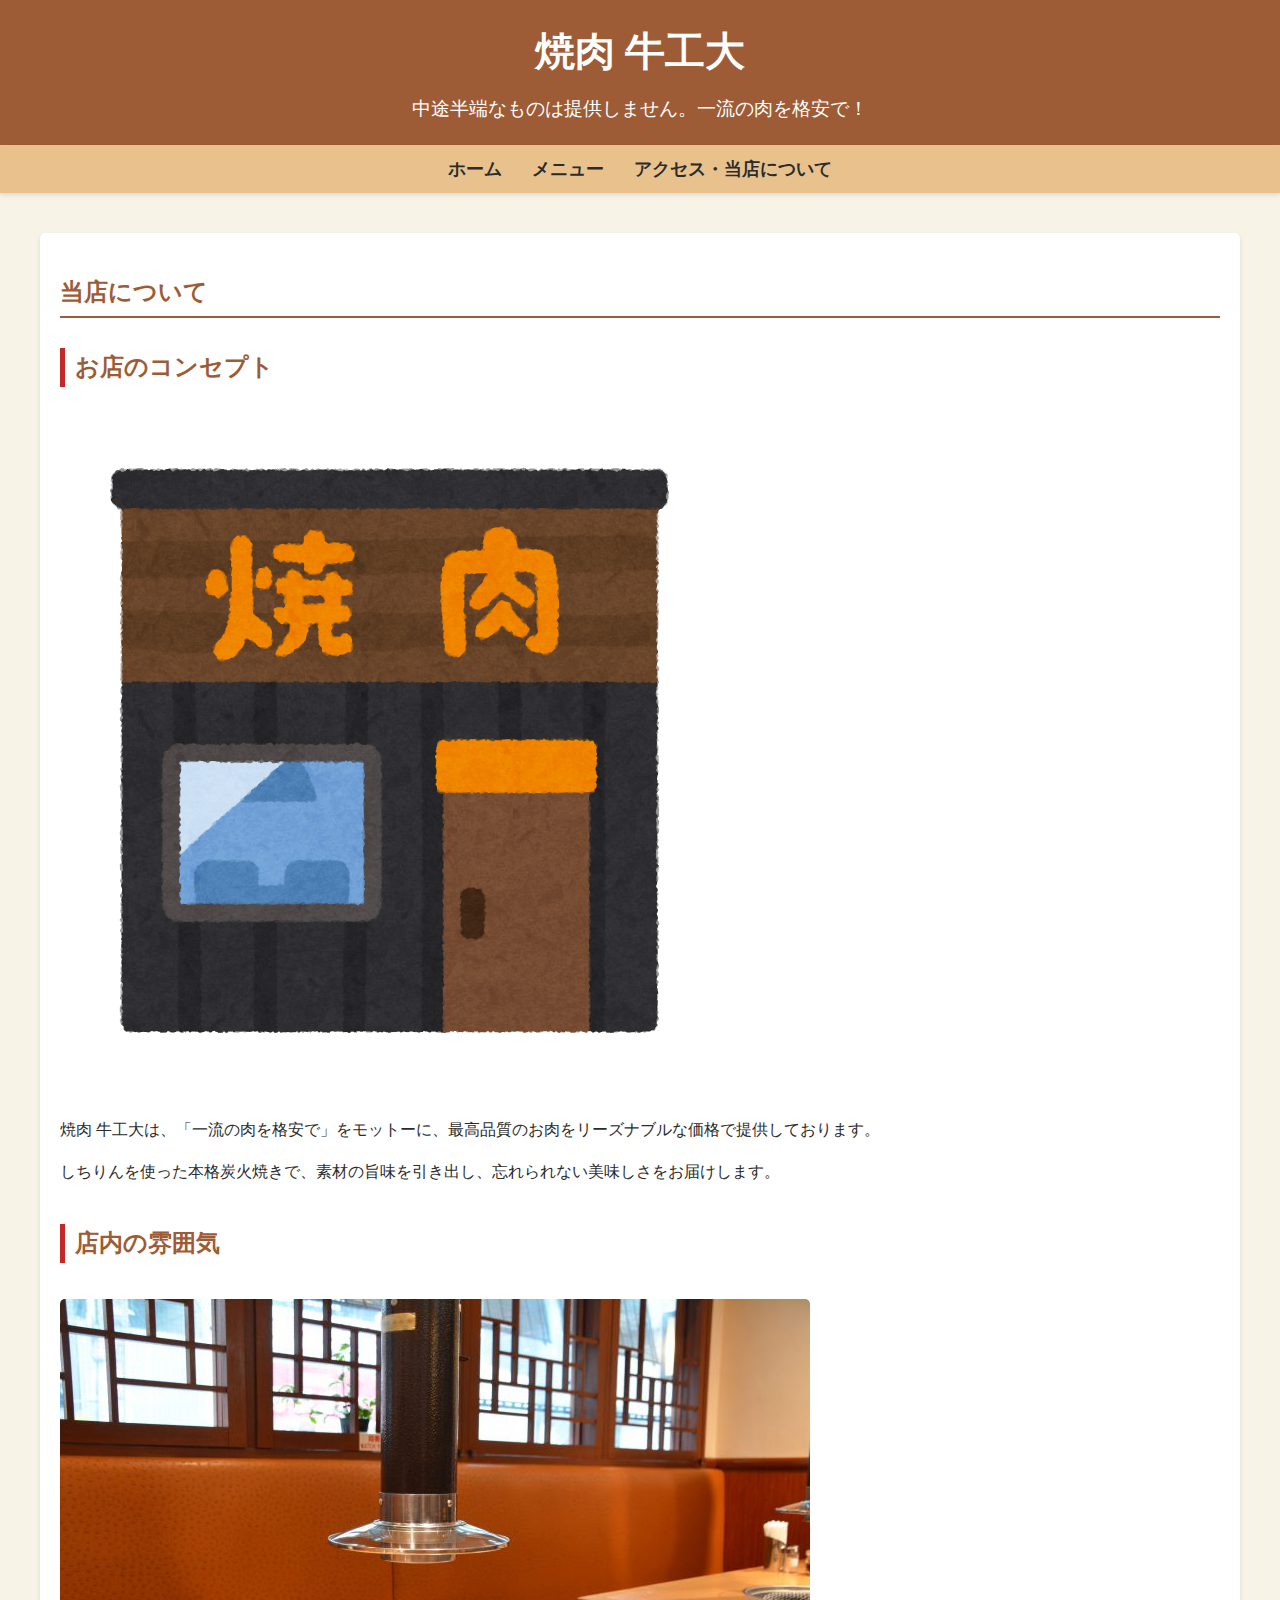
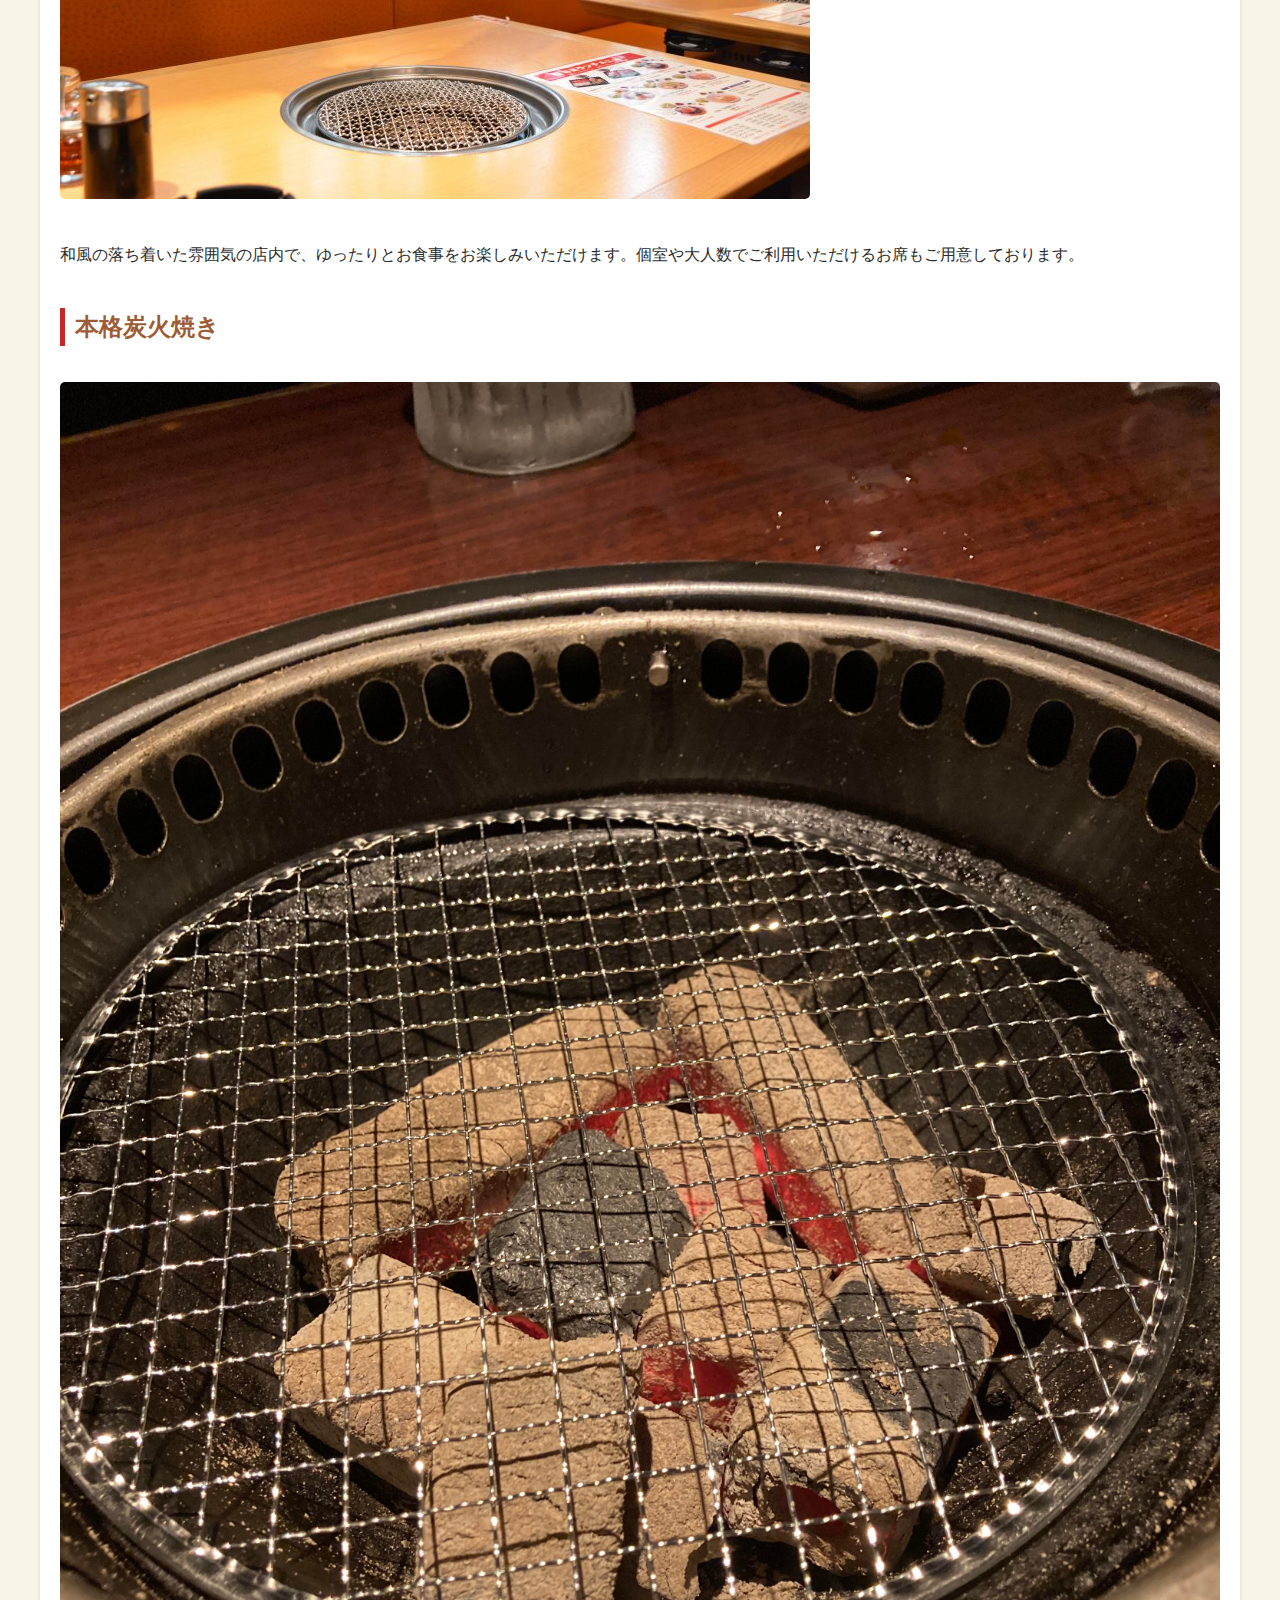
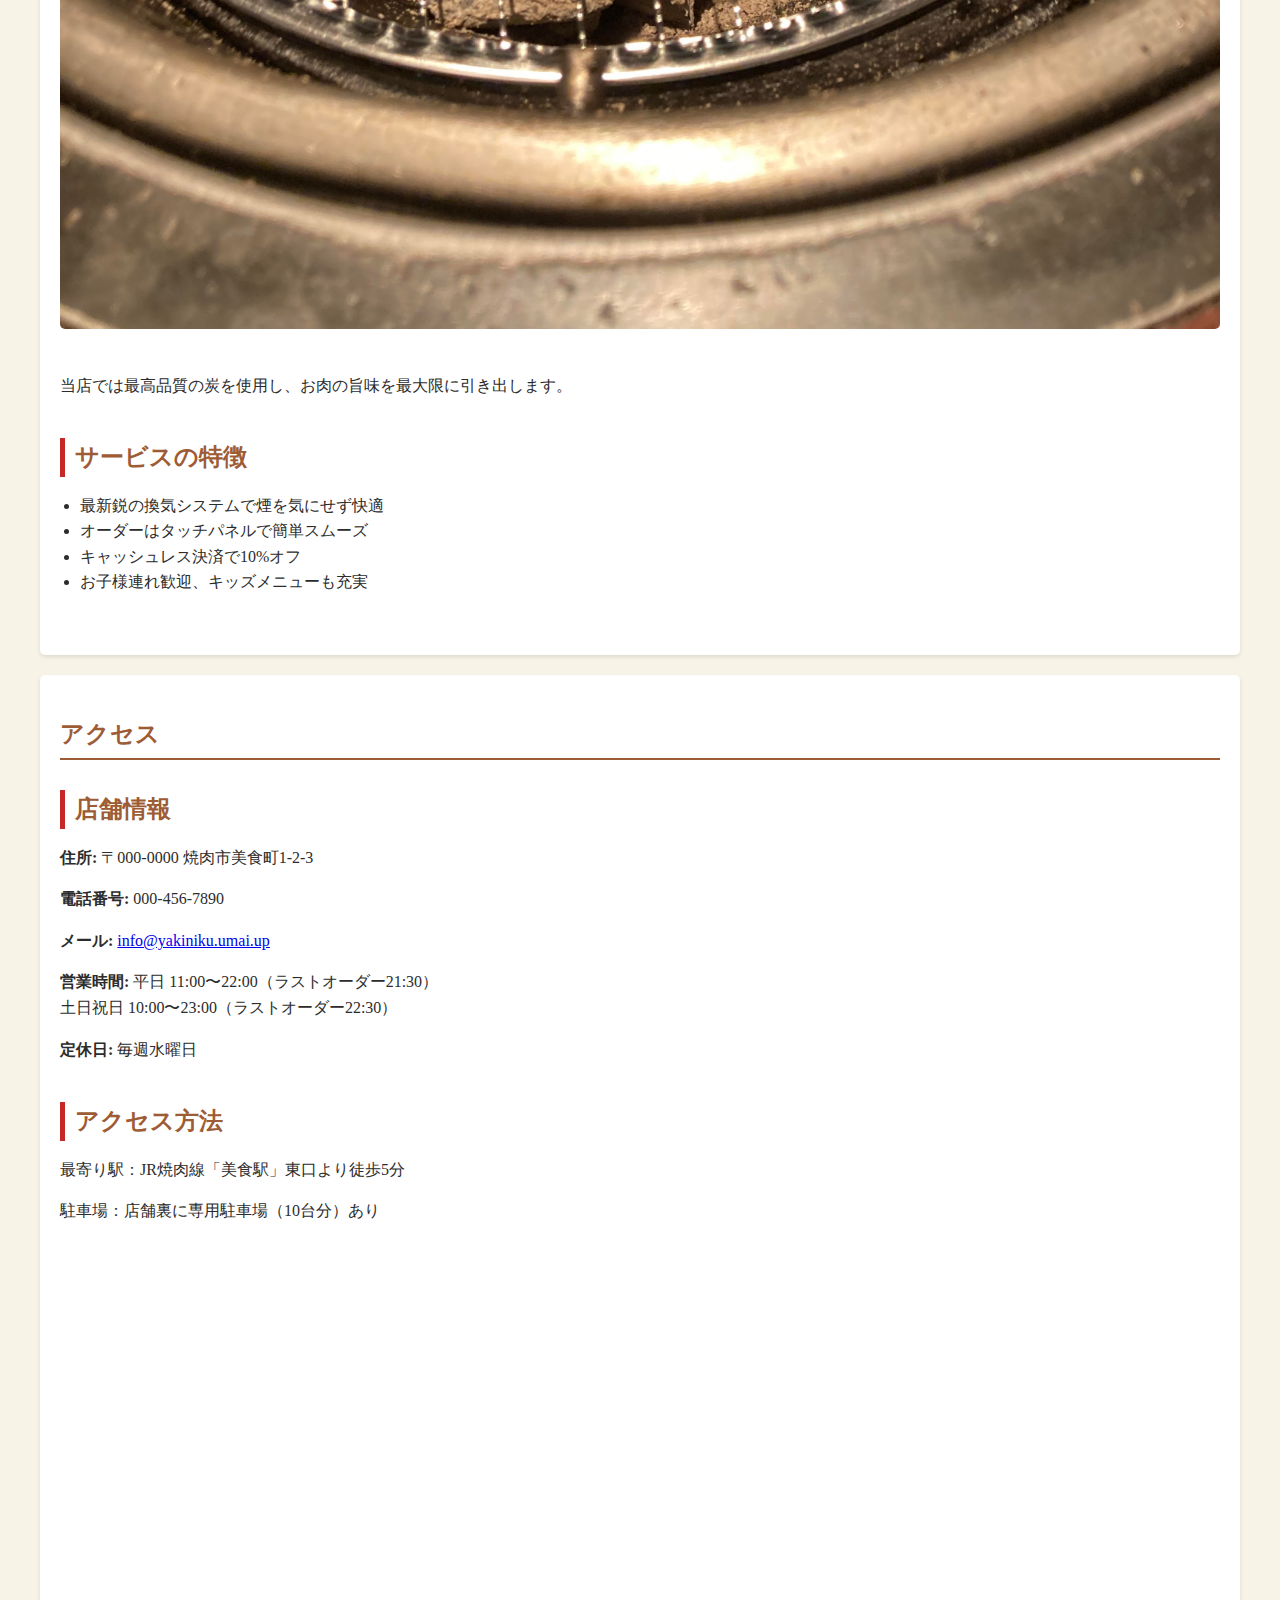
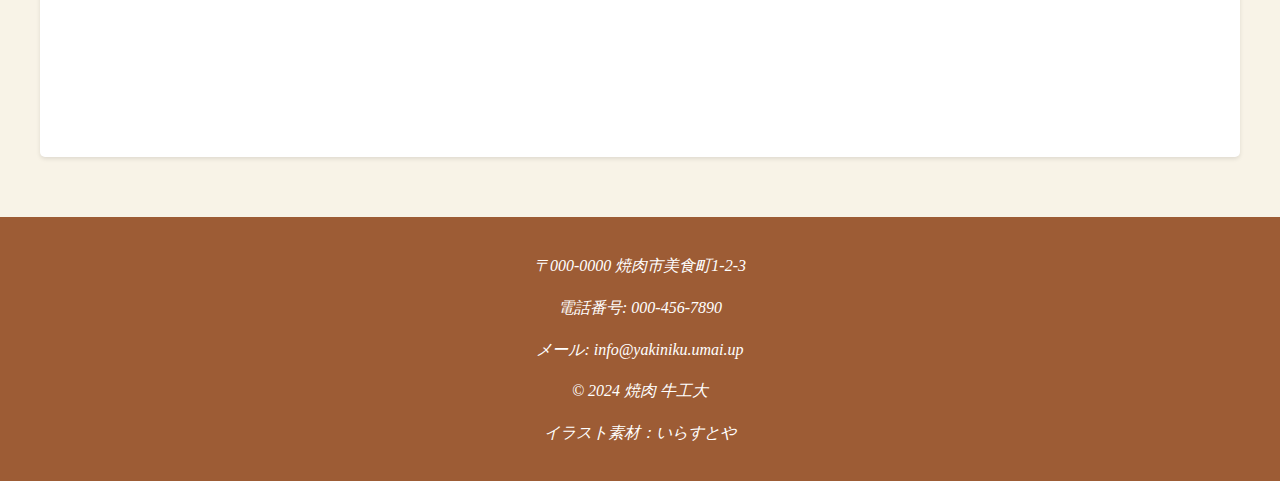
==== midterm_assignment/assignment/contact.html @ 1c753b52 "中間課題の追加" ====
<!doctype html>
<html lang="ja">

<head>
    <meta charset="utf-8">
    <title>アクセス・当店について - 焼肉 牛工大</title>
    <meta name="description" content="焼肉 牛工大のアクセス情報と当店のご紹介。">
    <link href="basic.css" rel="stylesheet" type="text/css">
</head>

<body>
    <header>
        <h1>焼肉 牛工大</h1>
        <p>中途半端なものは提供しません。一流の肉を格安で！</p>
    </header>

    <nav>
        <ul>
            <li><a href="index.html">ホーム</a></li>
            <li><a href="menu.html">メニュー</a></li>
            <li><a href="contact.html" class="active">アクセス・当店について</a></li>
        </ul>
    </nav>

    <main>
        <article>
            <h2>当店について</h2>

            <section>
                <h3>お店のコンセプト</h3>
                <p>
                    <img src="sozai/building_food_yakiniku.png" alt="焼肉店のイラスト">
                </p>
                <p>焼肉 牛工大は、「一流の肉を格安で」をモットーに、最高品質のお肉をリーズナブルな価格で提供しております。</p>
                <p>しちりんを使った本格炭火焼きで、素材の旨味を引き出し、忘れられない美味しさをお届けします。</p>
            </section>

            <section>
                <h3>店内の雰囲気</h3>
                <p>
                    <img src="sozai/mise1.jpg" alt="店内の写真">
                </p>
                <p>和風の落ち着いた雰囲気の店内で、ゆったりとお食事をお楽しみいただけます。個室や大人数でご利用いただけるお席もご用意しております。</p>
            </section>

            <section>
                <h3>本格炭火焼き</h3>
                <p>
                    <img src="sozai/sumi.jpg" alt="炭の写真">
                </p>
                <p>当店では最高品質の炭を使用し、お肉の旨味を最大限に引き出します。</p>
            </section>

            <section>
                <h3>サービスの特徴</h3>
                <ul>
                    <li>最新鋭の換気システムで煙を気にせず快適</li>
                    <li>オーダーはタッチパネルで簡単スムーズ</li>
                    <li>キャッシュレス決済で10%オフ</li>
                    <li>お子様連れ歓迎、キッズメニューも充実</li>
                </ul>
            </section>
        </article>

        <article>
            <h2>アクセス</h2>
            <section>
                <h3>店舗情報</h3>
                <p><strong>住所:</strong> 〒000-0000 焼肉市美食町1-2-3</p>
                <p><strong>電話番号:</strong> 000-456-7890</p>
                <p><strong>メール:</strong> <a href="mailto:info@yakiniku.umai.up">info@yakiniku.umai.up</a></p>
                <p><strong>営業時間:</strong> 平日 11:00〜22:00（ラストオーダー21:30）<br>
                    土日祝日 10:00〜23:00（ラストオーダー22:30）</p>
                <p><strong>定休日:</strong> 毎週水曜日</p>
            </section>

            <section>
                <h3>アクセス方法</h3>
                <p>最寄り駅：JR焼肉線「美食駅」東口より徒歩5分</p>
                <p>駐車場：店舗裏に専用駐車場（10台分）あり</p>
                <!-- Googleマップの埋め込み -->
                <p>
                    <iframe
                        src="https://www.google.com/maps/embed?pb=!1m18!1m12!1m3!1d1362.4770513321016!2d140.0199072774082!3d35.68845483976884!2m3!1f0!2f0!3f0!3m2!1i1024!2i768!4f13.1!3m3!1m2!1s0x602280271c38ab81%3A0x9b26ed71e15bb456!2z5Y2D6JGJ5bel5qWt5aSn5a2mIOa0peeUsOayvOOCreODo-ODs-ODkeOCuQ!5e0!3m2!1sja!2sjp!4v1732621345699!5m2!1sja!2sjp"
                        width="600" height="450" style="border:0;" allowfullscreen="" loading="lazy"></iframe>
                </p>
            </section>
        </article>
    </main>

    <footer>
        <address>
            <p>〒000-0000 焼肉市美食町1-2-3</p>
            <p>電話番号: 000-456-7890</p>
            <p>メール: <a href="mailto:info@yakiniku.umai.up">info@yakiniku.umai.up</a></p>
            <p>© 2024 焼肉 牛工大</p>
            <p>イラスト素材：<a href="https://www.irasutoya.com/" target="_blank">いらすとや</a></p>
        </address>
    </footer>
</body>

</html>
---- midterm_assignment/assignment/basic.css ----
@charset "utf-8";

/* 全体のスタイル */
body {
    margin: 0;
    padding: 0;
    font-family: "Yu Mincho", "Hiragino Mincho Pro", serif;
    background-color: #f8f3e7;
    /* 和風の背景色 */
    color: #2c2c2c;
    line-height: 1.6;
}

/* ヘッダーのスタイル */
header {
    text-align: center;
    background-color: #9d5c35;
    /* 焦げ茶色 */
    color: #ffffff;
    padding: 20px;
    box-shadow: 0 2px 4px rgba(0, 0, 0, 0.1);
}

header h1 {
    font-size: 2.5em;
    margin: 0;
}

header p {
    font-size: 1.2em;
    margin: 10px 0 0;
}

/* ナビゲーションのスタイル */
nav {
    background-color: #e8c18d;
    /* 和風の金茶色 */
    padding: 10px 0;
    box-shadow: 0 2px 4px rgba(0, 0, 0, 0.1);
}

nav ul {
    display: flex;
    justify-content: center;
    list-style: none;
    margin: 0;
    padding: 0;
}

nav ul li {
    margin: 0 15px;
}

nav ul li a {
    text-decoration: none;
    color: #2c2c2c;
    font-weight: bold;
    font-size: 1.1em;
}

nav ul li a:hover {
    color: #9d5c35;
}

/* メインコンテンツ */
main {
    max-width: 1200px;
    margin: 20px auto;
    padding: 20px;
}

/* 記事セクション */
article {
    margin-bottom: 20px;
    padding: 20px;
    background-color: #ffffff;
    box-shadow: 0 2px 4px rgba(0, 0, 0, 0.1);
    border-radius: 5px;
}

article h1,
article h2 {
    color: #9d5c35;
    border-bottom: 2px solid #9d5c35;
    padding-bottom: 5px;
}

article h3 {
    font-size: 1.5em;
    color: #9d5c35;
    /* 焦げ茶色 */
    border-left: 5px solid #c62828;
    /* 深紅 */
    padding-left: 10px;
    margin-top: 30px;
    margin-bottom: 15px;
}

article img {
    max-width: 100%;
    height: auto;
    margin: 10px 0;
}

/* メニューアイテムのスタイル */
.menu-items {
    display: flex;
    flex-wrap: wrap;
    gap: 20px;
}

.menu-item {
    flex: 1 1 calc(33.333% - 20px);
    /* 3列レイアウト（間隔を考慮） */
    box-sizing: border-box;
}

.menu-item img {
    width: 100%;
    height: auto;
    border-radius: 5px;
}

.menu-item p {
    margin-top: 10px;
}

/* メニューセクションのスタイル */
section {
    margin-bottom: 40px;
}

section h2 {
    font-size: 1.8em;
    color: #9d5c35;
    border-bottom: 2px solid #9d5c35;
    margin-bottom: 20px;
}

/* フッター */
footer {
    background-color: #9d5c35;
    /* 焦げ茶色 */
    color: #ffffff;
    text-align: center;
    padding: 20px 0;
    margin-top: 20px;
}

footer a {
    color: #ffffff;
    text-decoration: none;
}

footer a:hover {
    text-decoration: underline;
}

/* メディアクエリでレスポンシブ対応 */
@media screen and (max-width: 768px) {
    .menu-item {
        flex: 1 1 calc(50% - 20px);
        /* 画面幅が狭い場合は2列レイアウト */
    }
}

@media screen and (max-width: 480px) {
    .menu-item {
        flex: 1 1 100%;
        /* 画面幅がさらに狭い場合は1列レイアウト */
    }
}

video {
    width: 100%;
    max-width: 800px;
    height: auto;
    display: block;
    margin: 20px auto;
}

/* セクション内の画像スタイル */
section img {
    max-width: 100%;
    height: auto;
    border-radius: 5px;
    margin: 20px 0;
}

/* おすすめメニューのハイライト */
.menu-highlight {
    display: flex;
    justify-content: space-between;
    gap: 20px;
}

.menu-highlight .menu-item {
    flex: 1;
    text-align: center;
}

.menu-highlight .menu-item img {
    width: 100%;
    height: auto;
    border-radius: 5px;
}

.menu-highlight .menu-item p {
    margin-top: 10px;
}

/* リストのスタイル */
article ul {
    list-style-type: disc;
    padding-left: 20px;
}

article ol {
    list-style-type: decimal;
    padding-left: 20px;
}

/* セクションのスタイル調整 */
article section {
    margin-bottom: 40px;
}

article section h2 {
    font-size: 1.8em;
    color: #9d5c35;
    border-bottom: 2px solid #9d5c35;
    margin-bottom: 20px;
}
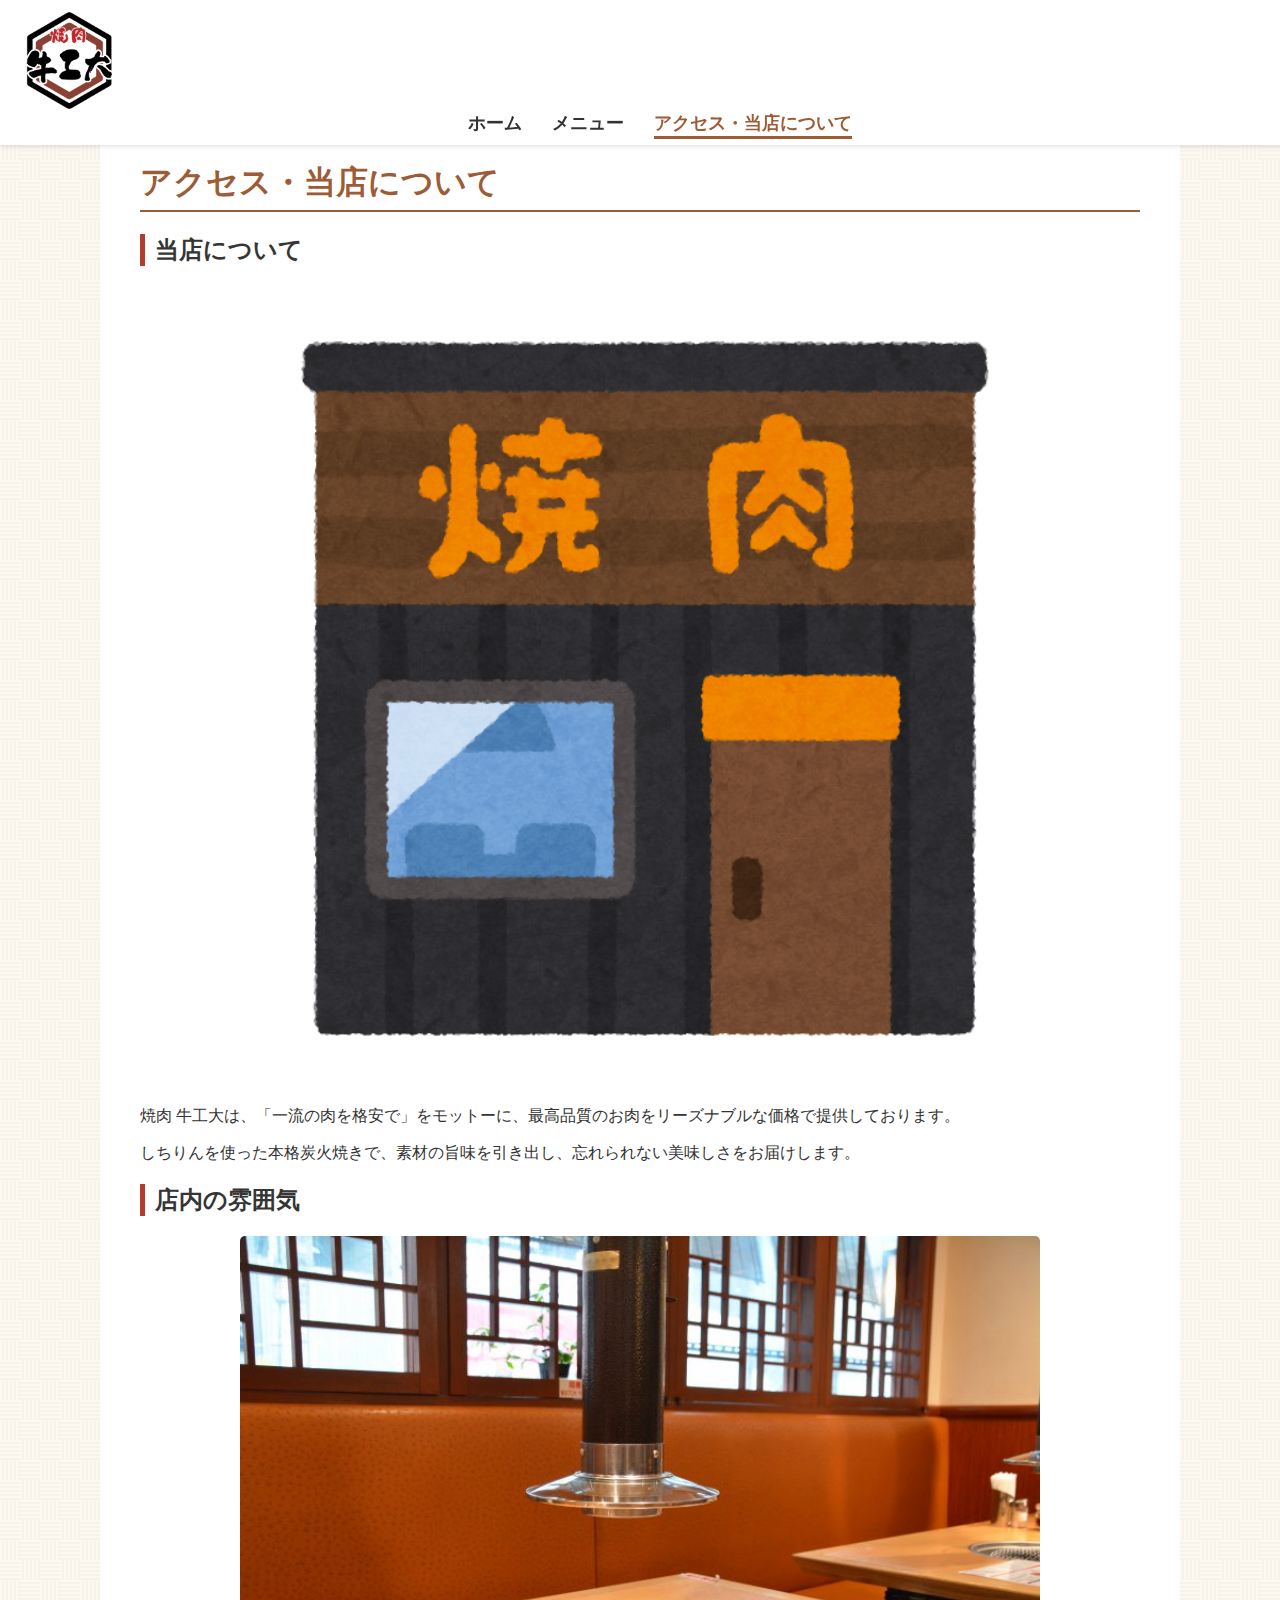
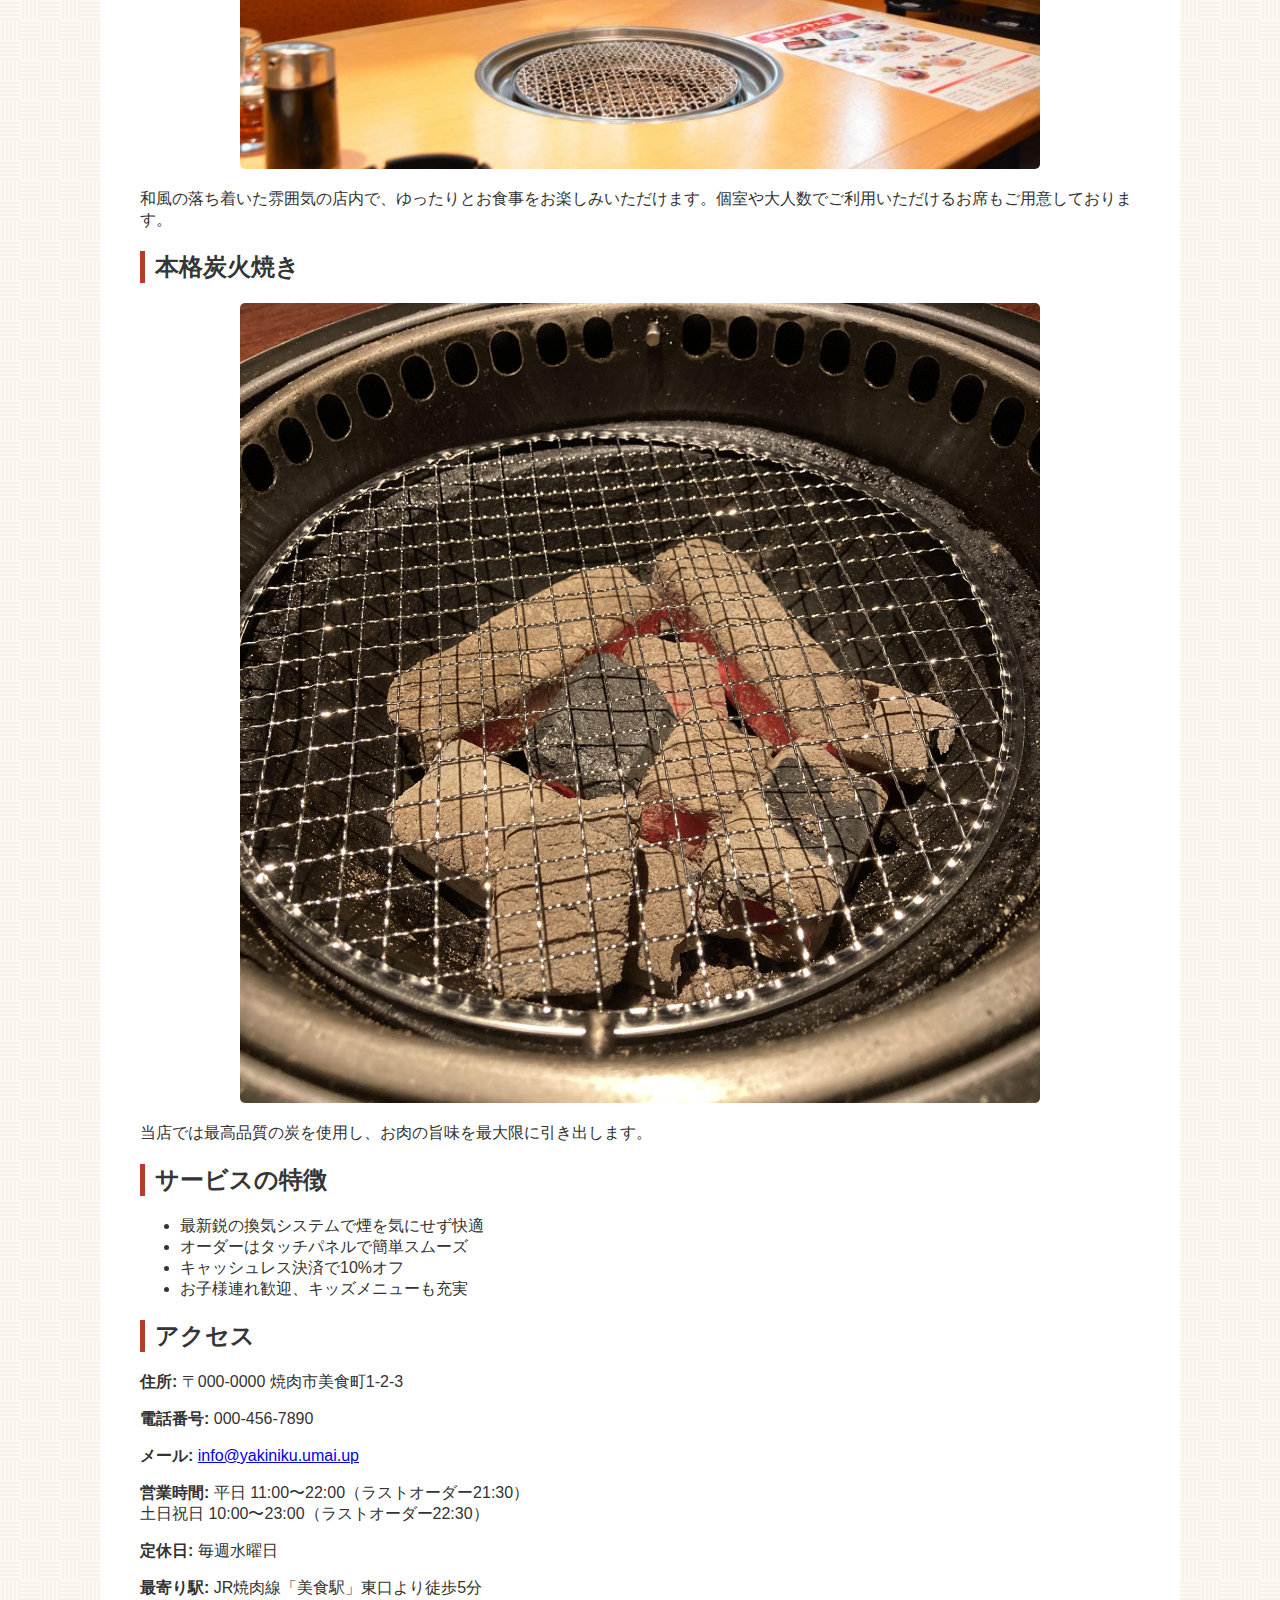
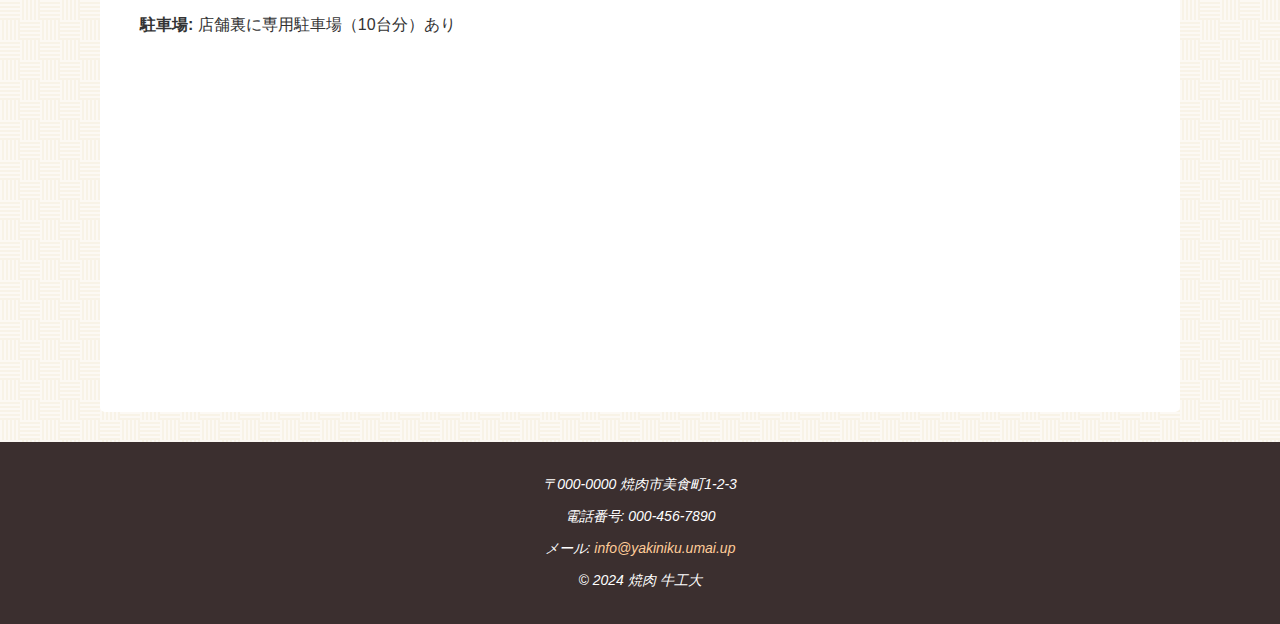
==== commit 4dcf4756: "途中経過" ====
--- a/midterm_assignment/assignment/contact.html
+++ b/midterm_assignment/assignment/contact.html
@@ -6,28 +6,32 @@
     <title>アクセス・当店について - 焼肉 牛工大</title>
     <meta name="description" content="焼肉 牛工大のアクセス情報と当店のご紹介。">
     <link href="basic.css" rel="stylesheet" type="text/css">
+    <link rel="icon" href="sozai/favicon.ico">
 </head>
 
 <body>
     <header>
-        <h1>焼肉 牛工大</h1>
-        <p>中途半端なものは提供しません。一流の肉を格安で！</p>
+        <div class="header-container">
+            <img src="sozai/牛工大ロゴ.png" alt="焼肉 牛工大のロゴ" class="logo">
+            <nav class="nav-menu">
+                <!-- ハンバーガーメニューのためのチェックボックスとラベルを追加 -->
+                <input type="checkbox" id="menu-toggle">
+                <label for="menu-toggle" class="menu-icon">&#9776;</label>
+                <ul>
+                    <li><a href="index.html">ホーム</a></li>
+                    <li><a href="menu.html">メニュー</a></li>
+                    <li><a href="contact.html" class="active">アクセス・当店について</a></li>
+                </ul>
+            </nav>
+        </div>
     </header>
-
-    <nav>
-        <ul>
-            <li><a href="index.html">ホーム</a></li>
-            <li><a href="menu.html">メニュー</a></li>
-            <li><a href="contact.html" class="active">アクセス・当店について</a></li>
-        </ul>
-    </nav>
 
     <main>
         <article>
-            <h2>当店について</h2>
+            <h1>アクセス・当店について</h1>
 
             <section>
-                <h3>お店のコンセプト</h3>
+                <h2>当店について</h2>
                 <p>
                     <img src="sozai/building_food_yakiniku.png" alt="焼肉店のイラスト">
                 </p>
@@ -36,7 +40,7 @@
             </section>
 
             <section>
-                <h3>店内の雰囲気</h3>
+                <h2>店内の雰囲気</h2>
                 <p>
                     <img src="sozai/mise1.jpg" alt="店内の写真">
                 </p>
@@ -44,7 +48,7 @@
             </section>
 
             <section>
-                <h3>本格炭火焼き</h3>
+                <h2>本格炭火焼き</h2>
                 <p>
                     <img src="sozai/sumi.jpg" alt="炭の写真">
                 </p>
@@ -52,7 +56,7 @@
             </section>
 
             <section>
-                <h3>サービスの特徴</h3>
+                <h2>サービスの特徴</h2>
                 <ul>
                     <li>最新鋭の換気システムで煙を気にせず快適</li>
                     <li>オーダーはタッチパネルで簡単スムーズ</li>
@@ -60,29 +64,23 @@
                     <li>お子様連れ歓迎、キッズメニューも充実</li>
                 </ul>
             </section>
-        </article>
 
-        <article>
-            <h2>アクセス</h2>
             <section>
-                <h3>店舗情報</h3>
+                <h2>アクセス</h2>
                 <p><strong>住所:</strong> 〒000-0000 焼肉市美食町1-2-3</p>
                 <p><strong>電話番号:</strong> 000-456-7890</p>
                 <p><strong>メール:</strong> <a href="mailto:info@yakiniku.umai.up">info@yakiniku.umai.up</a></p>
                 <p><strong>営業時間:</strong> 平日 11:00〜22:00（ラストオーダー21:30）<br>
                     土日祝日 10:00〜23:00（ラストオーダー22:30）</p>
                 <p><strong>定休日:</strong> 毎週水曜日</p>
-            </section>
-
-            <section>
-                <h3>アクセス方法</h3>
-                <p>最寄り駅：JR焼肉線「美食駅」東口より徒歩5分</p>
-                <p>駐車場：店舗裏に専用駐車場（10台分）あり</p>
+                <p><strong>最寄り駅:</strong> JR焼肉線「美食駅」東口より徒歩5分</p>
+                <p><strong>駐車場:</strong> 店舗裏に専用駐車場（10台分）あり</p>
                 <!-- Googleマップの埋め込み -->
                 <p>
                     <iframe
-                        src="https://www.google.com/maps/embed?pb=!1m18!1m12!1m3!1d1362.4770513321016!2d140.0199072774082!3d35.68845483976884!2m3!1f0!2f0!3f0!3m2!1i1024!2i768!4f13.1!3m3!1m2!1s0x602280271c38ab81%3A0x9b26ed71e15bb456!2z5Y2D6JGJ5bel5qWt5aSn5a2mIOa0peeUsOayvOOCreODo-ODs-ODkeOCuQ!5e0!3m2!1sja!2sjp!4v1732621345699!5m2!1sja!2sjp"
-                        width="600" height="450" style="border:0;" allowfullscreen="" loading="lazy"></iframe>
+                        src="https://www.google.com/maps/embed?pb=!1m18!1m12!1m3!1d1455.9737994617192!2d140.0178135173302!3d35.68962553298289!2m3!1f0!2f0!3f0!3m2!1i1024!2i768!4f13.1!3m3!1m2!1s0x6022813d496f45b9%3A0x8db2fcd741140f12!2z44Oi44Oq44K344Ki5rSl55Sw5rK8!5e0!3m2!1sja!2sjp!4v1732781747834!5m2!1sja!2sjp"
+                        width="400" height="300" style="border:0;" allowfullscreen="" loading="lazy"
+                        referrerpolicy="no-referrer-when-downgrade"></iframe>
                 </p>
             </section>
         </article>
@@ -94,7 +92,6 @@
             <p>電話番号: 000-456-7890</p>
             <p>メール: <a href="mailto:info@yakiniku.umai.up">info@yakiniku.umai.up</a></p>
             <p>© 2024 焼肉 牛工大</p>
-            <p>イラスト素材：<a href="https://www.irasutoya.com/" target="_blank">いらすとや</a></p>
         </address>
     </footer>
 </body>
--- a/midterm_assignment/assignment/basic.css
+++ b/midterm_assignment/assignment/basic.css
@@ -4,42 +4,51 @@
 body {
     margin: 0;
     padding: 0;
-    font-family: "Yu Mincho", "Hiragino Mincho Pro", serif;
+    font-family: "Yu Gothic", "Hiragino Kaku Gothic Pro", sans-serif;
     background-color: #f8f3e7;
-    /* 和風の背景色 */
-    color: #2c2c2c;
-    line-height: 1.6;
+    background-image: url("data:image/svg+xml,%3Csvg width='40' height='40' viewBox='0 0 40 40' xmlns='http://www.w3.org/2000/svg'%3E%3Cpath d='M20 20.5V18H0v-2h20v-2H0v-2h20v-2H0V8h20V6H0V4h20V2H0V0h22v20h2V0h2v20h2V0h2v20h2V0h2v20h2V0h2v20h2v2H20v-1.5zM0 20h2v20H0V20zm4 0h2v20H4V20zm4 0h2v20H8V20zm4 0h2v20h-2V20zm4 0h2v20h-2V20zm4 4h20v2H20v-2zm0 4h20v2H20v-2zm0 4h20v2H20v-2zm0 4h20v2H20v-2z' fill='%23ffffff' fill-opacity='0.52' fill-rule='evenodd'/%3E%3C/svg%3E");
+    color: #333333;
 }
 
-/* ヘッダーのスタイル */
+/* ヘッダー */
 header {
-    text-align: center;
-    background-color: #9d5c35;
-    /* 焦げ茶色 */
-    color: #ffffff;
-    padding: 20px;
+    background-color: #fff;
     box-shadow: 0 2px 4px rgba(0, 0, 0, 0.1);
+    padding: 10px 20px;
+    position: fixed;
+    top: 0;
+    width: 100%;
+    z-index: 1000;
 }
 
-header h1 {
-    font-size: 2.5em;
-    margin: 0;
+.header-container {
+    display: flex;
+    flex-direction: column;
+    text-align: center;
 }
 
-header p {
-    font-size: 1.2em;
-    margin: 10px 0 0;
+.logo {
+    width: 100px;
+    height: auto;
 }
 
-/* ナビゲーションのスタイル */
-nav {
-    background-color: #e8c18d;
-    /* 和風の金茶色 */
-    padding: 10px 0;
-    box-shadow: 0 2px 4px rgba(0, 0, 0, 0.1);
+/* ナビゲーション */
+.nav-menu {
+    position: relative;
 }
 
-nav ul {
+.nav-menu input[type="checkbox"] {
+    display: none;
+}
+
+.menu-icon {
+    display: none;
+    font-size: 26px;
+    cursor: pointer;
+    user-select: none;
+}
+
+.nav-menu ul {
     display: flex;
     justify-content: center;
     list-style: none;
@@ -47,53 +56,67 @@
     padding: 0;
 }
 
-nav ul li {
+.nav-menu li {
     margin: 0 15px;
 }
 
-nav ul li a {
+.nav-menu a {
     text-decoration: none;
-    color: #2c2c2c;
+    color: #333;
+    font-size: 18px;
     font-weight: bold;
-    font-size: 1.1em;
 }
 
-nav ul li a:hover {
+.nav-menu a:hover,
+.nav-menu .active {
     color: #9d5c35;
+}
+
+.nav-menu .active {
+    border-bottom: 3px solid #9d5c35;
+    padding-bottom: 3px;
 }
 
 /* メインコンテンツ */
 main {
-    max-width: 1200px;
-    margin: 20px auto;
-    padding: 20px;
+    padding: 100px 40px 30px;
+    background-color: transparent;
+    display: flex;
+    /* 中央揃え用 */
+    justify-content: center;
+    /* 中央寄せ */
 }
 
 /* 記事セクション */
 article {
-    margin-bottom: 20px;
-    padding: 20px;
-    background-color: #ffffff;
-    box-shadow: 0 2px 4px rgba(0, 0, 0, 0.1);
+    width: 1000px;
+    /* 記事の幅を固定 */
+    max-width: 100%;
+    /* 画面幅が小さい場合は縮小 */
+    margin: 0 auto;
+    /* 縦方向の中央寄せ補助 */
+    padding: 40px;
+    background-color: #fff;
     border-radius: 5px;
 }
 
-article h1,
-article h2 {
+article h1 {
     color: #9d5c35;
     border-bottom: 2px solid #9d5c35;
     padding-bottom: 5px;
 }
 
-article h3 {
+article h2 {
+    color: #353535;
+    /* 焼き肉屋に合う赤っぽい色 */
+    border-left: 5px solid #b33c2d;
+    /* 左端に棒をつける */
+    padding-left: 10px;
+    /* 棒と文字の間の余白 */
+    margin-bottom: 20px;
+    /* 見出しの下の余白 */
     font-size: 1.5em;
-    color: #9d5c35;
-    /* 焦げ茶色 */
-    border-left: 5px solid #c62828;
-    /* 深紅 */
-    padding-left: 10px;
-    margin-top: 30px;
-    margin-bottom: 15px;
+    /* 適度な文字サイズ */
 }
 
 article img {
@@ -103,99 +126,19 @@
 }
 
 /* メニューアイテムのスタイル */
-.menu-items {
+.menu-highlight {
     display: flex;
     flex-wrap: wrap;
-    gap: 20px;
-}
-
-.menu-item {
-    flex: 1 1 calc(33.333% - 20px);
-    /* 3列レイアウト（間隔を考慮） */
-    box-sizing: border-box;
-}
-
-.menu-item img {
-    width: 100%;
-    height: auto;
-    border-radius: 5px;
-}
-
-.menu-item p {
-    margin-top: 10px;
-}
-
-/* メニューセクションのスタイル */
-section {
-    margin-bottom: 40px;
-}
-
-section h2 {
-    font-size: 1.8em;
-    color: #9d5c35;
-    border-bottom: 2px solid #9d5c35;
-    margin-bottom: 20px;
-}
-
-/* フッター */
-footer {
-    background-color: #9d5c35;
-    /* 焦げ茶色 */
-    color: #ffffff;
-    text-align: center;
-    padding: 20px 0;
-    margin-top: 20px;
-}
-
-footer a {
-    color: #ffffff;
-    text-decoration: none;
-}
-
-footer a:hover {
-    text-decoration: underline;
-}
-
-/* メディアクエリでレスポンシブ対応 */
-@media screen and (max-width: 768px) {
-    .menu-item {
-        flex: 1 1 calc(50% - 20px);
-        /* 画面幅が狭い場合は2列レイアウト */
-    }
-}
-
-@media screen and (max-width: 480px) {
-    .menu-item {
-        flex: 1 1 100%;
-        /* 画面幅がさらに狭い場合は1列レイアウト */
-    }
-}
-
-video {
-    width: 100%;
-    max-width: 800px;
-    height: auto;
-    display: block;
-    margin: 20px auto;
-}
-
-/* セクション内の画像スタイル */
-section img {
-    max-width: 100%;
-    height: auto;
-    border-radius: 5px;
-    margin: 20px 0;
-}
-
-/* おすすめメニューのハイライト */
-.menu-highlight {
-    display: flex;
-    justify-content: space-between;
-    gap: 20px;
+    gap: 30px;
 }
 
 .menu-highlight .menu-item {
-    flex: 1;
+    flex: 1 1 calc(33.333% - 60px);
+    background-color: #ffffff;
+    border: 1px solid #e0d6c8;
+    border-radius: 10px;
+    box-shadow: 0 4px 6px rgba(0, 0, 0, 0.1);
+    padding: 15px;
     text-align: center;
 }
 
@@ -209,25 +152,42 @@
     margin-top: 10px;
 }
 
-/* リストのスタイル */
-article ul {
-    list-style-type: disc;
-    padding-left: 20px;
+
+/* フッター */
+footer {
+    background-color: #3b2f2f;
+    color: #ffffff;
+    text-align: center;
+    padding: 20px;
+    font-size: 14px;
 }
 
-article ol {
-    list-style-type: decimal;
-    padding-left: 20px;
+footer a {
+    color: #ffcc99;
+    text-decoration: none;
 }
 
-/* セクションのスタイル調整 */
-article section {
-    margin-bottom: 40px;
+footer a:hover {
+    text-decoration: underline;
 }
 
-article section h2 {
-    font-size: 1.8em;
-    color: #9d5c35;
-    border-bottom: 2px solid #9d5c35;
-    margin-bottom: 20px;
+video {
+    width: 100%;
+    max-width: 800px;
+    /* 必要に応じて最大幅を調整 */
+    height: auto;
+    margin: 20px auto;
 }
+
+/* セクション内の画像スタイル */
+section img {
+    width: 100%;
+    max-width: 800px;
+    /* 必要に応じて最大幅を調整 */
+    height: auto;
+    border-radius: 5px;
+    margin: 20px auto;
+    /* 画像を中央揃えにします */
+    display: block;
+    /* 画像をブロック要素にします */
+}
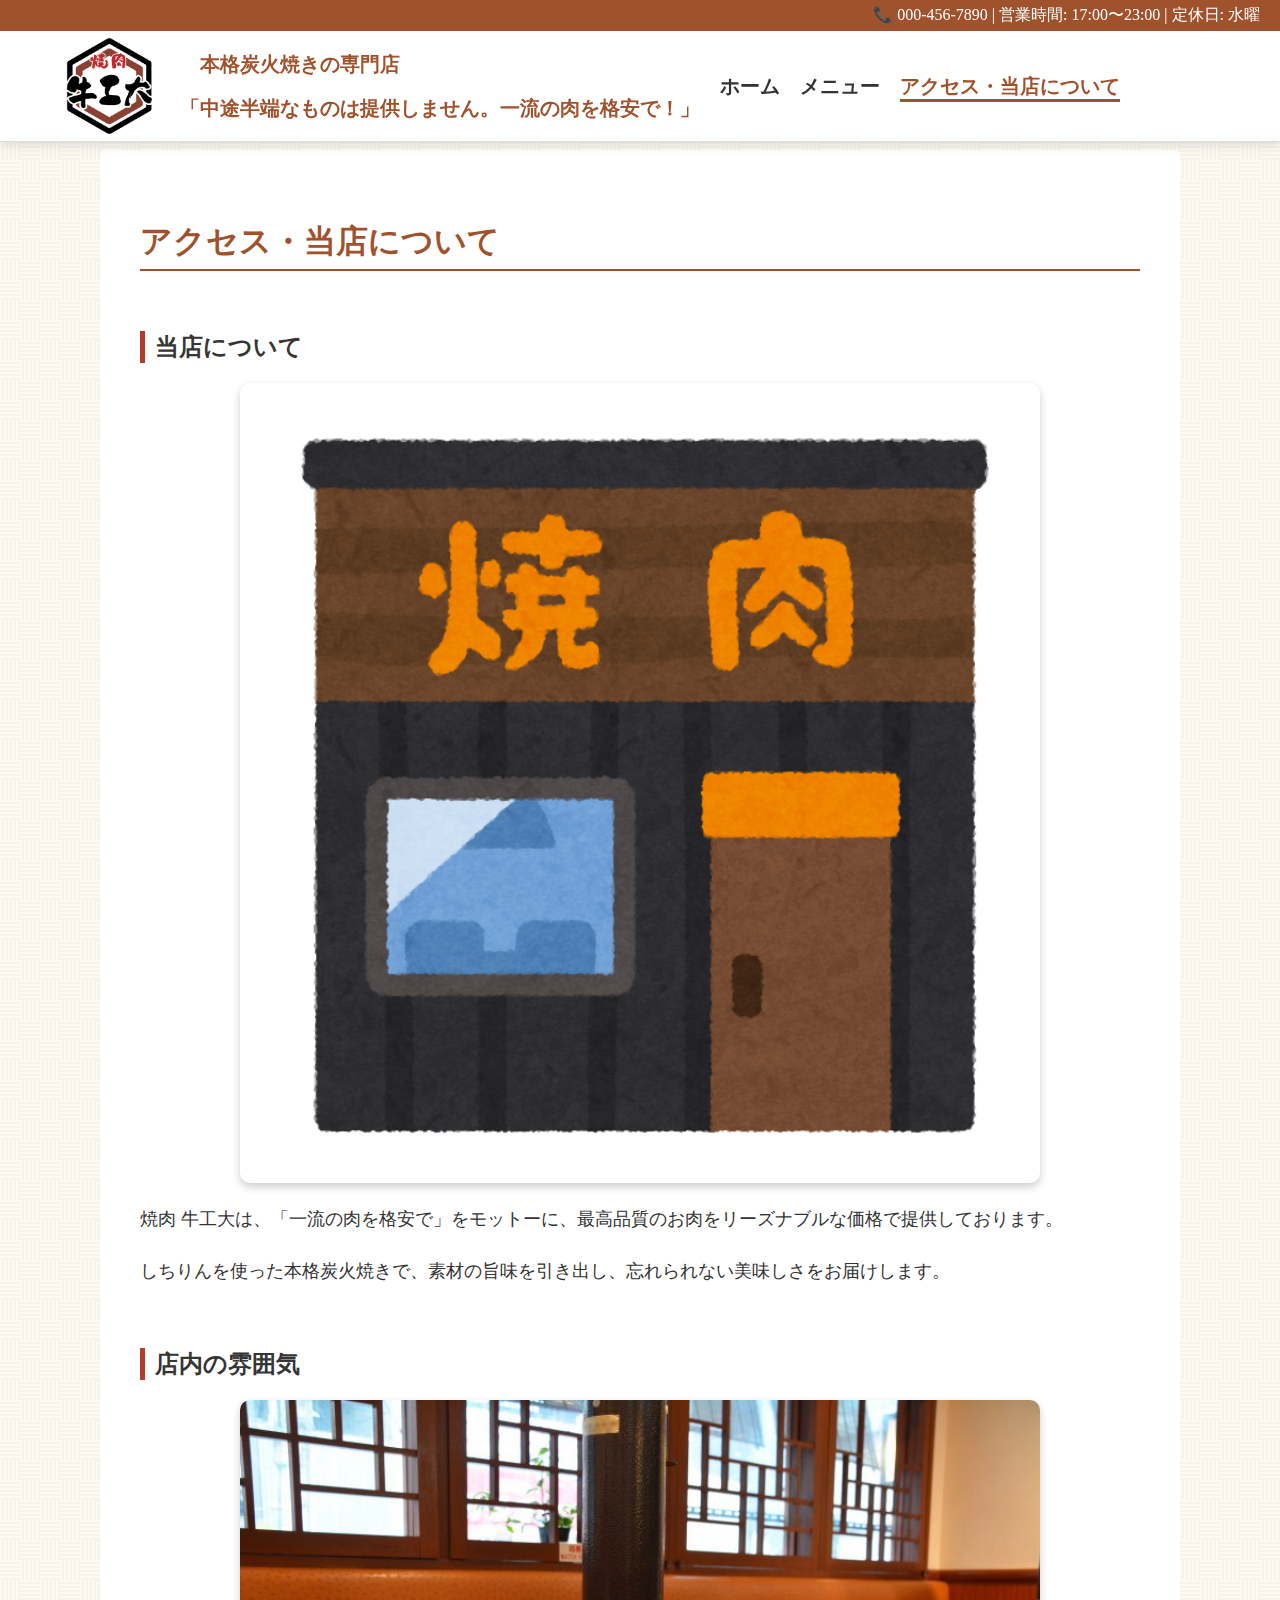
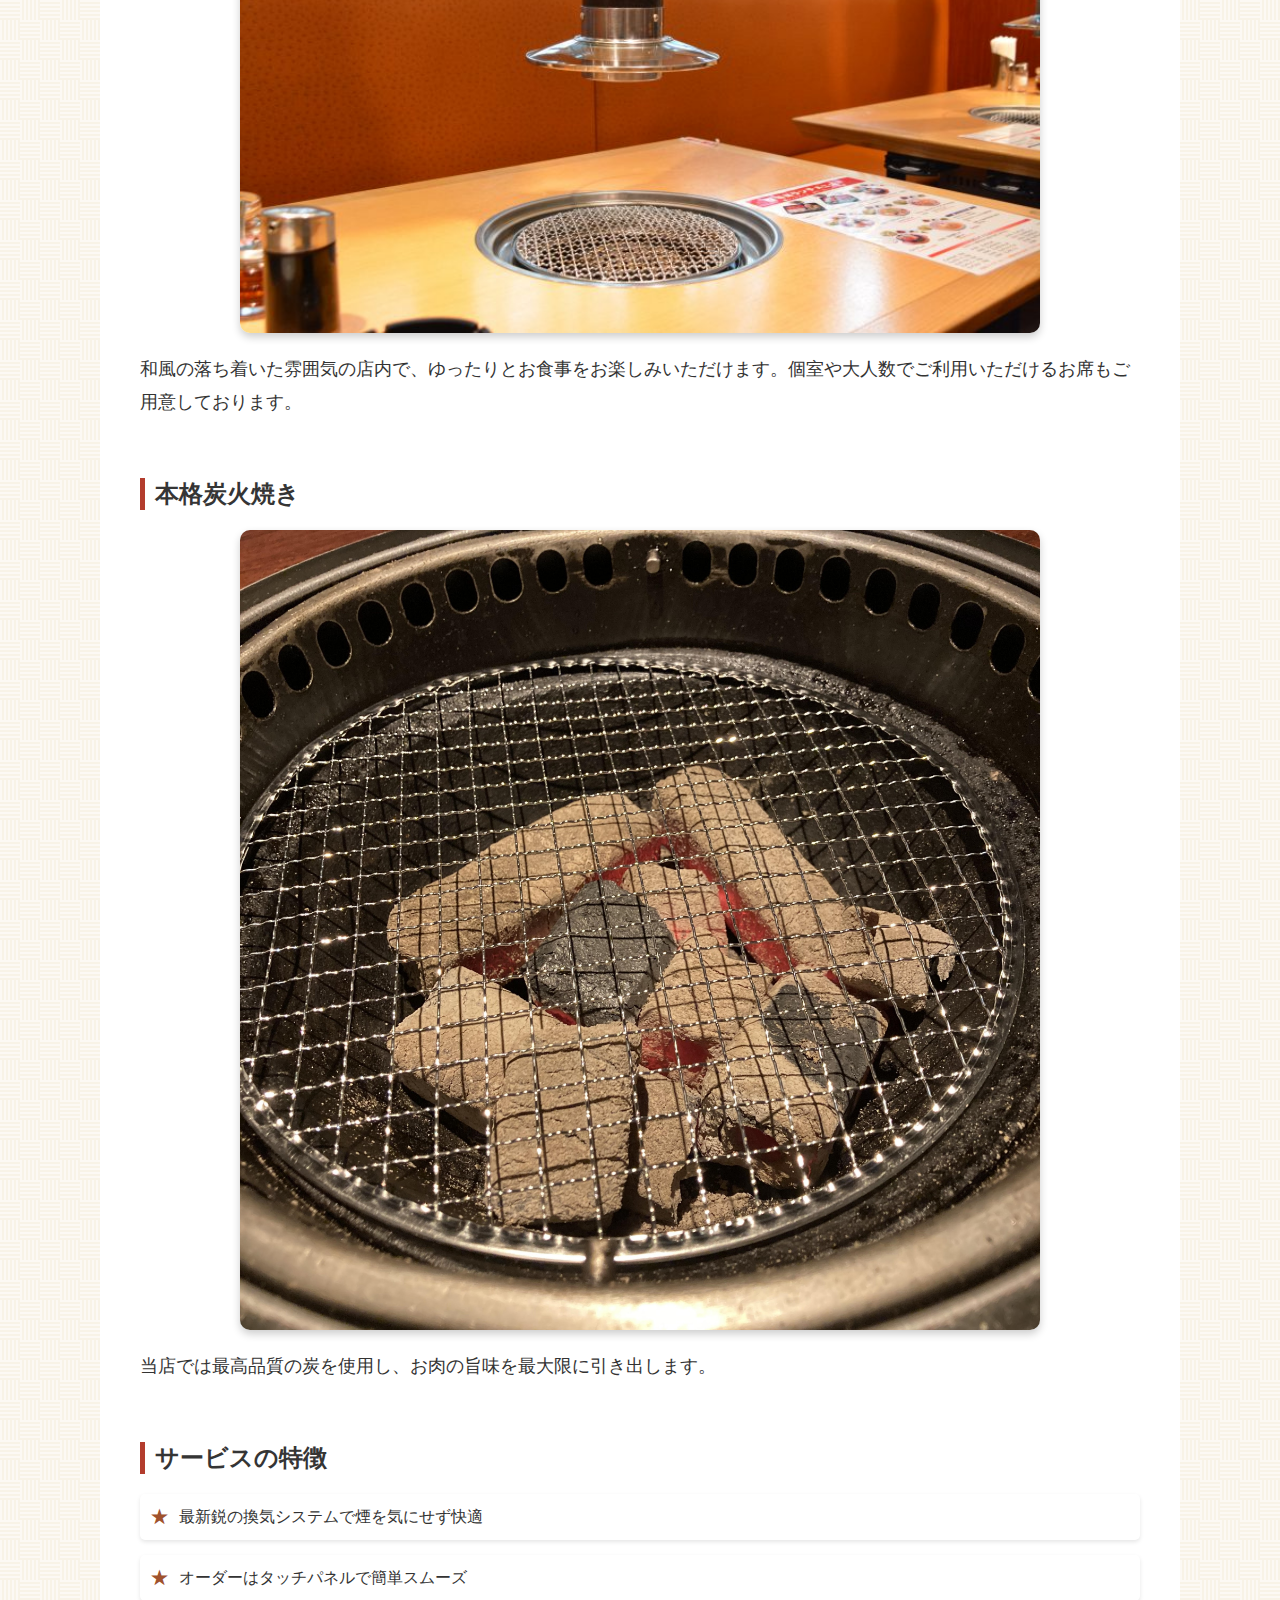
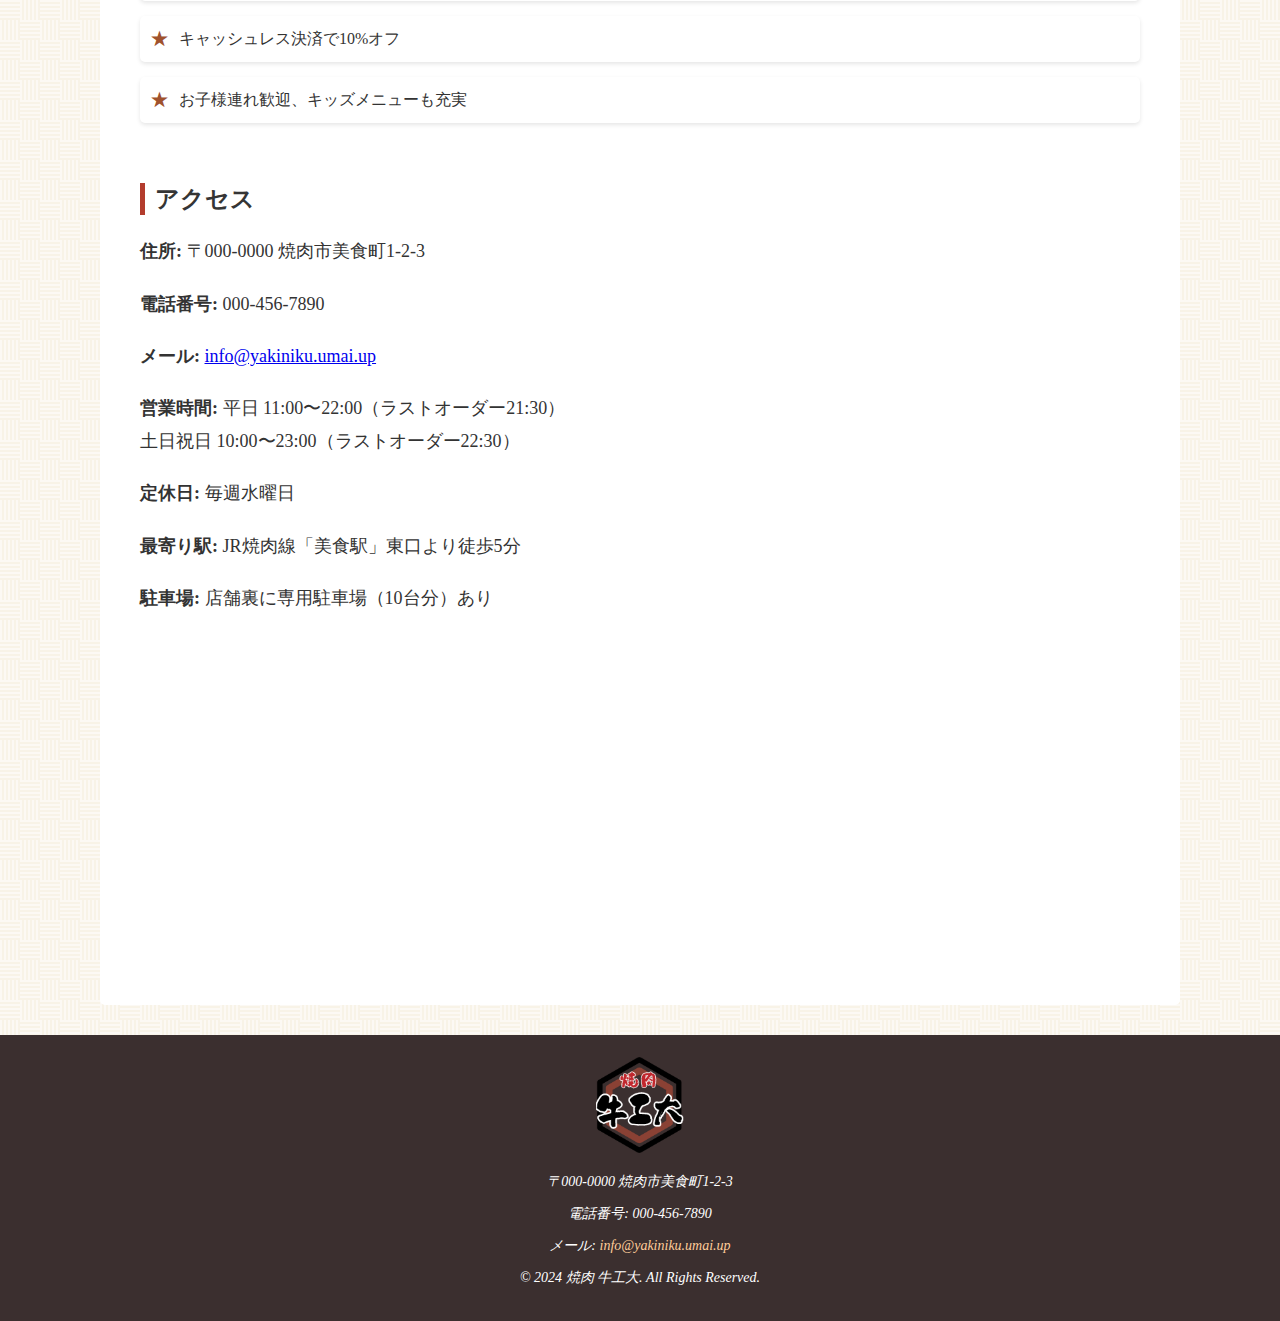
==== commit 3ab4e56d: "途中経過2" ====
--- a/midterm_assignment/assignment/contact.html
+++ b/midterm_assignment/assignment/contact.html
@@ -3,8 +3,8 @@
 
 <head>
     <meta charset="utf-8">
-    <title>アクセス・当店について - 焼肉 牛工大</title>
-    <meta name="description" content="焼肉 牛工大のアクセス情報と当店のご紹介。">
+    <title>焼肉 牛工大</title>
+    <meta name="description" content="焼肉 牛工大は一流の肉を格安で提供する本格炭火焼肉店です。">
     <link href="basic.css" rel="stylesheet" type="text/css">
     <link rel="icon" href="sozai/favicon.ico">
 </head>
@@ -12,17 +12,26 @@
 <body>
     <header>
         <div class="header-container">
-            <img src="sozai/牛工大ロゴ.png" alt="焼肉 牛工大のロゴ" class="logo">
-            <nav class="nav-menu">
-                <!-- ハンバーガーメニューのためのチェックボックスとラベルを追加 -->
-                <input type="checkbox" id="menu-toggle">
-                <label for="menu-toggle" class="menu-icon">&#9776;</label>
-                <ul>
-                    <li><a href="index.html">ホーム</a></li>
-                    <li><a href="menu.html">メニュー</a></li>
-                    <li><a href="contact.html" class="active">アクセス・当店について</a></li>
-                </ul>
-            </nav>
+            <!-- 上部情報 -->
+            <div class="header-top">
+                <p>📞 000-456-7890 | 営業時間: 17:00〜23:00 | 定休日: 水曜</p>
+            </div>
+
+            <!-- ロゴとキャッチフレーズ、モットー、ナビゲーション -->
+            <div class="header-main">
+                <img src="sozai/牛工大ロゴ.png" alt="焼肉 牛工大のロゴ" class="logo">
+                <div class="logo-text">
+                    <p>　本格炭火焼きの専門店</p>
+                    <p>「中途半端なものは提供しません。一流の肉を格安で！」</p>
+                </div>
+                <nav class="nav-menu">
+                    <ul>
+                        <li><a href="index.html">ホーム</a></li>
+                        <li><a href="menu.html">メニュー</a></li>
+                        <li><a href="contact.html" class="active">アクセス・当店について</a></li>
+                    </ul>
+                </nav>
+            </div>
         </div>
     </header>
 
@@ -87,11 +96,12 @@
     </main>
 
     <footer>
+        <img src="sozai/牛工大ロゴ.png" alt="焼肉 牛工大のロゴ" class="logo">
         <address>
             <p>〒000-0000 焼肉市美食町1-2-3</p>
             <p>電話番号: 000-456-7890</p>
             <p>メール: <a href="mailto:info@yakiniku.umai.up">info@yakiniku.umai.up</a></p>
-            <p>© 2024 焼肉 牛工大</p>
+            <p>© 2024 焼肉 牛工大. All Rights Reserved.</p>
         </address>
     </footer>
 </body>
--- a/midterm_assignment/assignment/basic.css
+++ b/midterm_assignment/assignment/basic.css
@@ -4,27 +4,42 @@
 body {
     margin: 0;
     padding: 0;
-    font-family: "Yu Gothic", "Hiragino Kaku Gothic Pro", sans-serif;
+    font-family: "Hiragino Mincho ProN", "Yu Mincho", "MS PMincho", serif;
     background-color: #f8f3e7;
     background-image: url("data:image/svg+xml,%3Csvg width='40' height='40' viewBox='0 0 40 40' xmlns='http://www.w3.org/2000/svg'%3E%3Cpath d='M20 20.5V18H0v-2h20v-2H0v-2h20v-2H0V8h20V6H0V4h20V2H0V0h22v20h2V0h2v20h2V0h2v20h2V0h2v20h2V0h2v20h2v2H20v-1.5zM0 20h2v20H0V20zm4 0h2v20H4V20zm4 0h2v20H8V20zm4 0h2v20h-2V20zm4 0h2v20h-2V20zm4 4h20v2H20v-2zm0 4h20v2H20v-2zm0 4h20v2H20v-2zm0 4h20v2H20v-2z' fill='%23ffffff' fill-opacity='0.52' fill-rule='evenodd'/%3E%3C/svg%3E");
     color: #333333;
+    padding-top: 50px;
 }
 
 /* ヘッダー */
 header {
-    background-color: #fff;
-    box-shadow: 0 2px 4px rgba(0, 0, 0, 0.1);
-    padding: 10px 20px;
     position: fixed;
     top: 0;
+    left: 0;
     width: 100%;
     z-index: 1000;
-}
-
-.header-container {
-    display: flex;
-    flex-direction: column;
-    text-align: center;
+    background-color: #ffffff;
+    border-bottom: 1px solid #ddd;
+    box-shadow: 0px 4px 10px rgba(0, 0, 0, 0.1);
+}
+
+.header-top {
+    display: flex;
+    justify-content: flex-end;
+    background-color: #a0522d;
+    color: #ffffff;
+    font-size: 16px;
+    padding: 5px 20px;
+}
+
+.header-top p {
+    margin: 0;
+}
+
+.header-main {
+    display: flex;
+    align-items: center;
+    padding: 0px 60px;
 }
 
 .logo {
@@ -32,49 +47,44 @@
     height: auto;
 }
 
-/* ナビゲーション */
+.logo-text {
+    font-size: 20px;
+    color: #a0522d;
+    font-weight: bold;
+    margin: 1px 0;
+    margin-left: 20px;
+    line-height: 1.2;
+}
+
 .nav-menu {
-    position: relative;
-}
-
-.nav-menu input[type="checkbox"] {
-    display: none;
-}
-
-.menu-icon {
-    display: none;
-    font-size: 26px;
-    cursor: pointer;
-    user-select: none;
+    margin-left: auto;
+    margin-right: 100px;
 }
 
 .nav-menu ul {
     display: flex;
-    justify-content: center;
     list-style: none;
     margin: 0;
     padding: 0;
-}
-
-.nav-menu li {
-    margin: 0 15px;
+    gap: 20px;
 }
 
 .nav-menu a {
     text-decoration: none;
     color: #333;
-    font-size: 18px;
+    font-size: 20px;
     font-weight: bold;
 }
 
-.nav-menu a:hover,
+.nav-menu a:hover {
+    color: #a0522d;
+    padding-bottom: 2px;
+}
+
 .nav-menu .active {
-    color: #9d5c35;
-}
-
-.nav-menu .active {
-    border-bottom: 3px solid #9d5c35;
-    padding-bottom: 3px;
+    color: #a0522d;
+    border-bottom: 3px solid #a0522d;
+    padding-bottom: 2px;
 }
 
 /* メインコンテンツ */
@@ -82,41 +92,33 @@
     padding: 100px 40px 30px;
     background-color: transparent;
     display: flex;
-    /* 中央揃え用 */
     justify-content: center;
-    /* 中央寄せ */
-}
-
-/* 記事セクション */
+}
+
 article {
     width: 1000px;
-    /* 記事の幅を固定 */
     max-width: 100%;
-    /* 画面幅が小さい場合は縮小 */
     margin: 0 auto;
-    /* 縦方向の中央寄せ補助 */
     padding: 40px;
     background-color: #fff;
     border-radius: 5px;
 }
 
 article h1 {
-    color: #9d5c35;
-    border-bottom: 2px solid #9d5c35;
+    color: #a0522d;
+    border-bottom: 2px solid #a0522d;
     padding-bottom: 5px;
+    margin-top: 30px;
+    margin-bottom: 30px;
 }
 
 article h2 {
     color: #353535;
-    /* 焼き肉屋に合う赤っぽい色 */
     border-left: 5px solid #b33c2d;
-    /* 左端に棒をつける */
     padding-left: 10px;
-    /* 棒と文字の間の余白 */
+    margin-top: 60px;
     margin-bottom: 20px;
-    /* 見出しの下の余白 */
     font-size: 1.5em;
-    /* 適度な文字サイズ */
 }
 
 article img {
@@ -130,28 +132,53 @@
     display: flex;
     flex-wrap: wrap;
     gap: 30px;
-}
-
-.menu-highlight .menu-item {
-    flex: 1 1 calc(33.333% - 60px);
-    background-color: #ffffff;
-    border: 1px solid #e0d6c8;
-    border-radius: 10px;
-    box-shadow: 0 4px 6px rgba(0, 0, 0, 0.1);
+    margin: 20px 0;
+}
+
+.menu-item {
+    flex: 1 1 calc(33.333% - 30px);
+    background-color: #fff;
+    border: 1px solid #ddd;
+    border-radius: 8px;
+    box-shadow: 0 4px 8px rgba(0, 0, 0, 0.1);
     padding: 15px;
     text-align: center;
-}
-
-.menu-highlight .menu-item img {
-    width: 100%;
-    height: auto;
-    border-radius: 5px;
-}
-
-.menu-highlight .menu-item p {
-    margin-top: 10px;
-}
-
+    box-sizing: border-box;
+}
+
+.menu-item img {
+    width: 100%;
+    max-width: 400px;
+    height: auto;
+    border-radius: 8px;
+    margin-bottom: 10px;
+}
+
+.menu-item p {
+    margin: 10px 0;
+    font-size: 1rem;
+    line-height: 1.5;
+    color: #333;
+}
+
+.menu-item .price {
+    font-size: 1.2rem;
+    font-weight: bold;
+    color: #a0522d;
+    margin-top: 5px;
+    display: block;
+}
+
+/* 動画のスタイル */
+.auto-video {
+    width: 100%;
+    max-width: 800px;
+    height: auto;
+    margin: 20px auto;
+    display: block;
+    border-radius: 10px;
+    box-shadow: 0 4px 8px rgba(0, 0, 0, 0.2);
+}
 
 /* フッター */
 footer {
@@ -171,23 +198,45 @@
     text-decoration: underline;
 }
 
-video {
+/* 段落スタイル */
+main p {
+    font-size: 18px;
+    line-height: 1.8;
+    margin: 20px 0;
+    color: inherit;
+    font-family: inherit;
+}
+
+main p img {
     width: 100%;
     max-width: 800px;
-    /* 必要に応じて最大幅を調整 */
     height: auto;
     margin: 20px auto;
-}
-
-/* セクション内の画像スタイル */
-section img {
-    width: 100%;
-    max-width: 800px;
-    /* 必要に応じて最大幅を調整 */
-    height: auto;
+    display: block;
+    border-radius: 10px;
+    box-shadow: 0 4px 8px rgba(0, 0, 0, 0.2);
+}
+
+/* リスト全体のスタイル */
+main ul {
+    list-style: none;
+    padding: 0;
+    margin: 20px 0;
+}
+
+main li {
+    display: flex;
+    align-items: center;
+    margin-bottom: 15px;
+    padding: 10px;
+    background-color: #ffffff;
     border-radius: 5px;
-    margin: 20px auto;
-    /* 画像を中央揃えにします */
-    display: block;
-    /* 画像をブロック要素にします */
-}
+    box-shadow: 0 2px 4px rgba(0, 0, 0, 0.1);
+}
+
+main li::before {
+    content: "★";
+    font-size: 1.2rem;
+    color: #a0522d;
+    margin-right: 10px;
+}
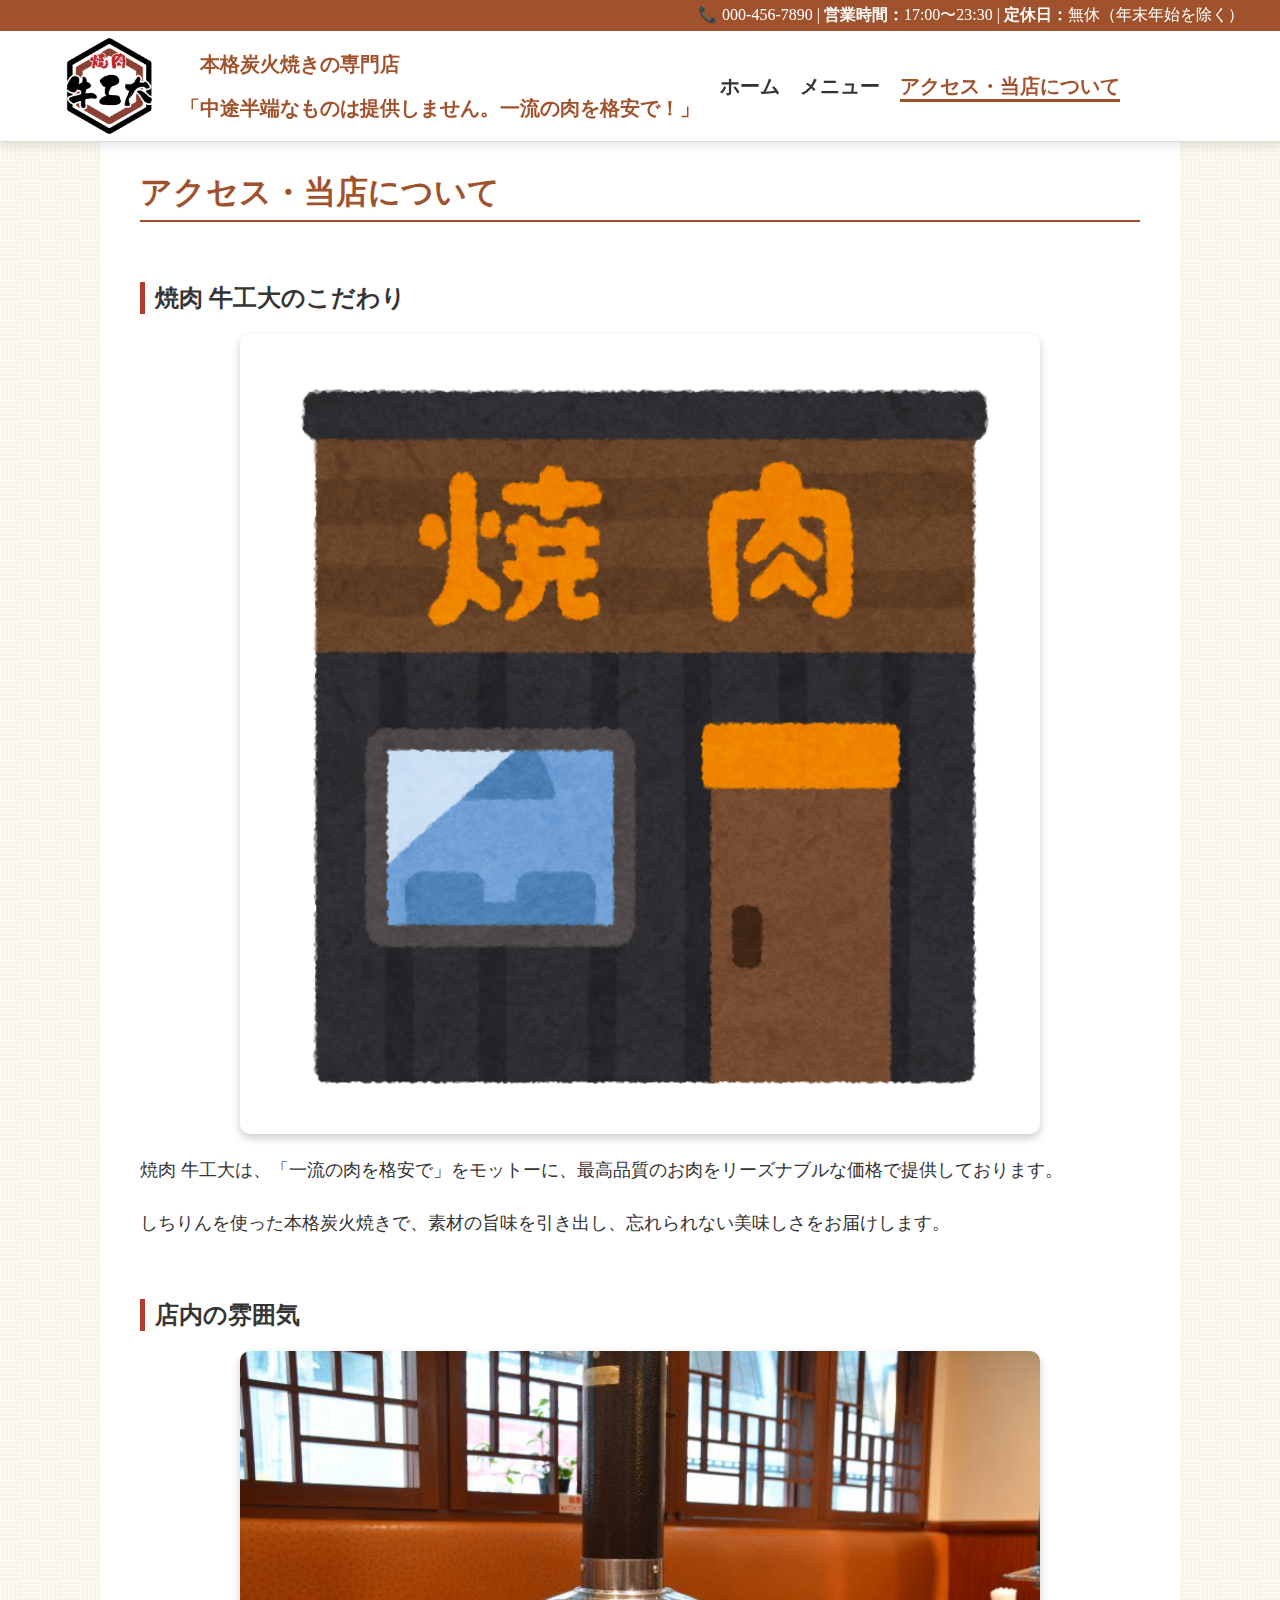
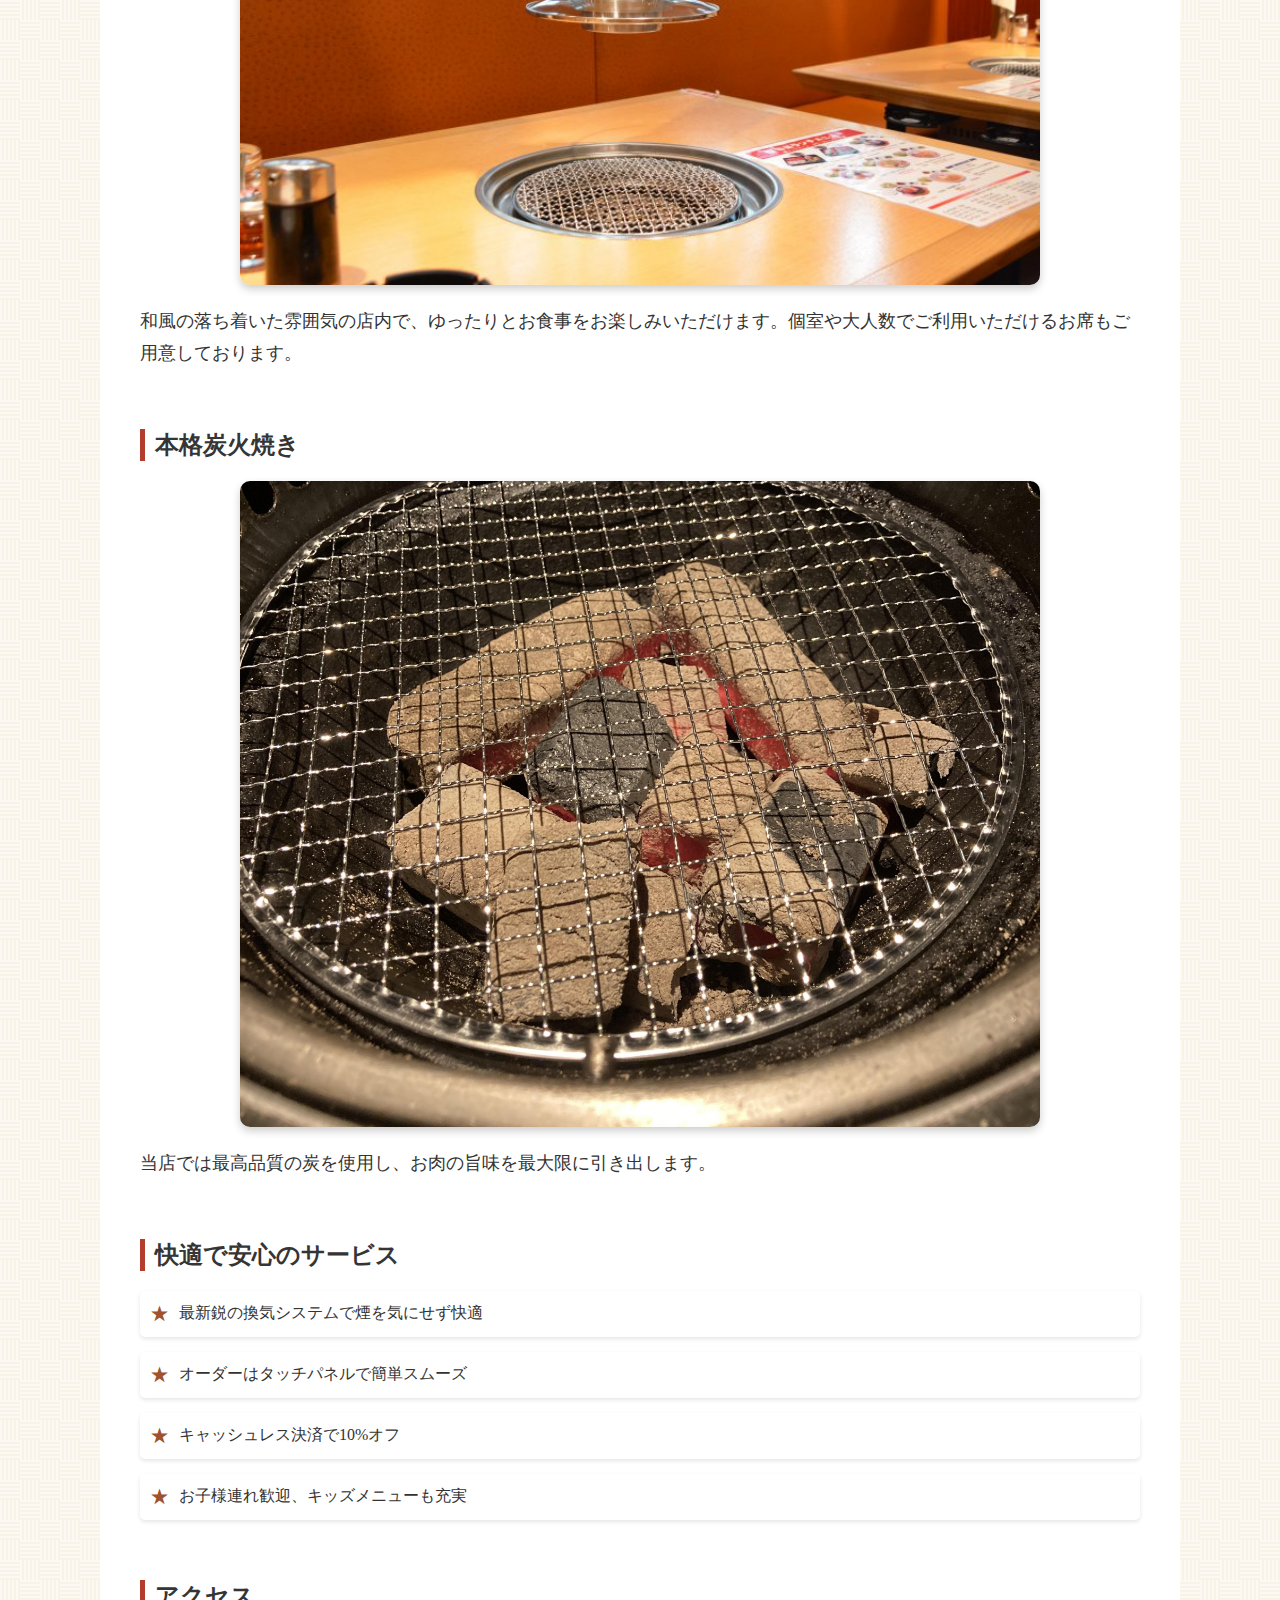
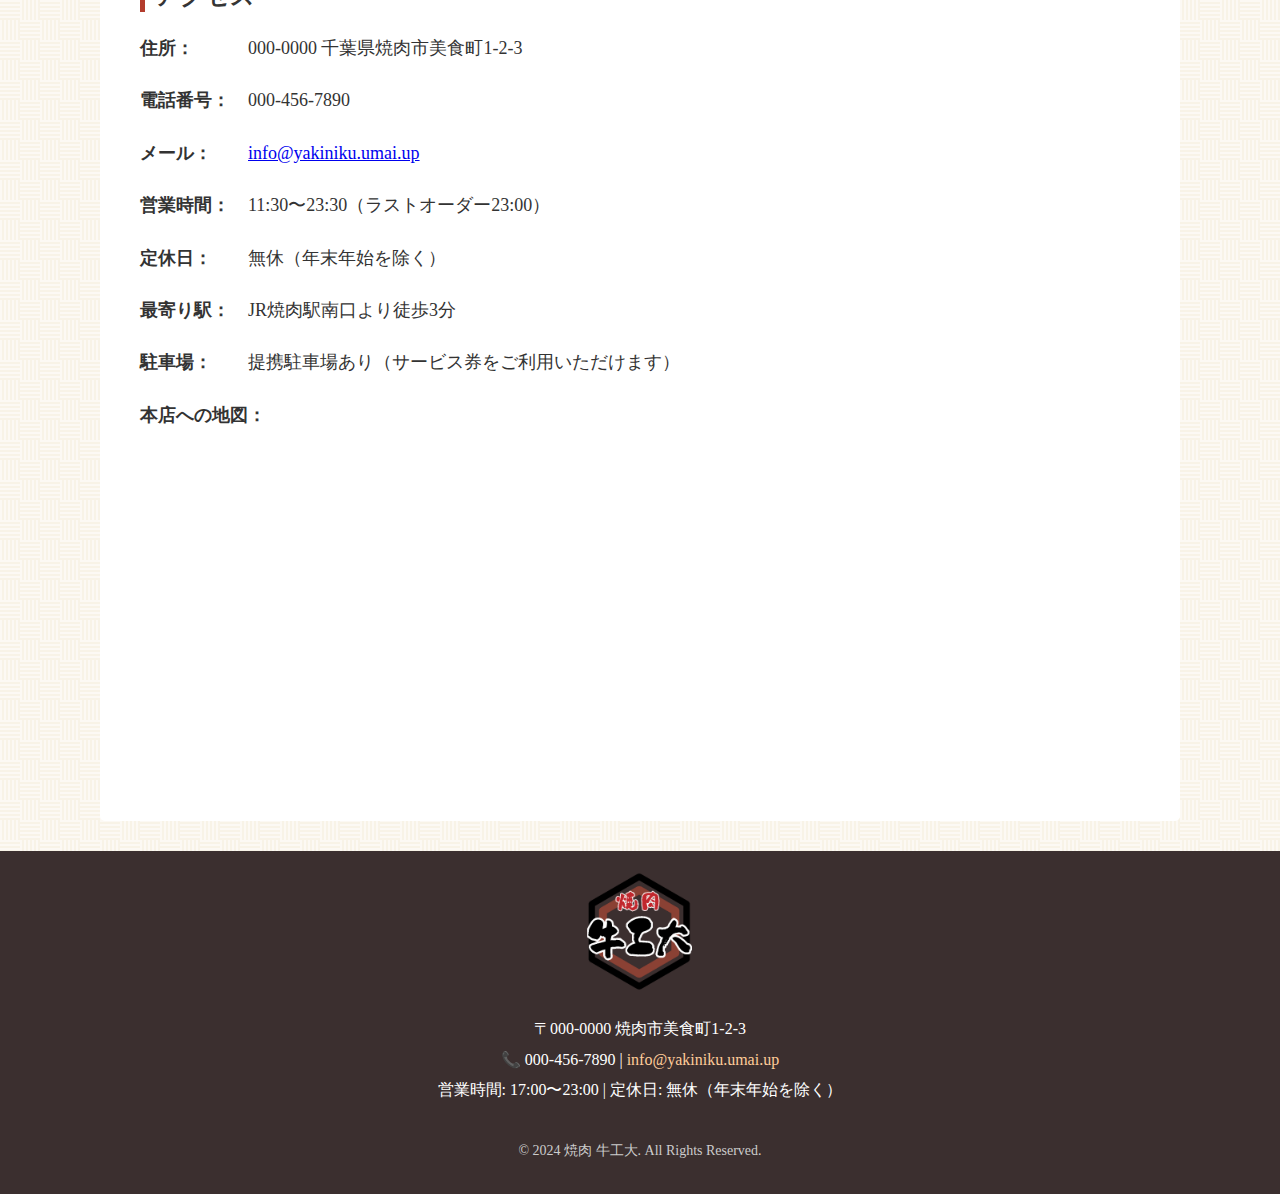
==== commit 2f7163ec: "途中経過3" ====
--- a/midterm_assignment/assignment/contact.html
+++ b/midterm_assignment/assignment/contact.html
@@ -1,109 +1,112 @@
 <!doctype html>
 <html lang="ja">
 
-<head>
-    <meta charset="utf-8">
-    <title>焼肉 牛工大</title>
-    <meta name="description" content="焼肉 牛工大は一流の肉を格安で提供する本格炭火焼肉店です。">
-    <link href="basic.css" rel="stylesheet" type="text/css">
-    <link rel="icon" href="sozai/favicon.ico">
-</head>
+    <head>
+        <meta charset="utf-8">
+        <title>焼肉 牛工大</title>
+        <meta name="description" content="焼肉 牛工大は一流の肉を格安で提供する本格炭火焼肉店です。">
+        <link href="basic.css" rel="stylesheet" type="text/css">
+        <link rel="icon" href="sozai/favicon.ico">
+    </head>
 
-<body>
-    <header>
-        <div class="header-container">
-            <!-- 上部情報 -->
-            <div class="header-top">
-                <p>📞 000-456-7890 | 営業時間: 17:00〜23:00 | 定休日: 水曜</p>
+    <body>
+        <header>
+            <div class="header-container">
+                <div class="header-top">
+                    <p>📞 000-456-7890 | <strong>営業時間：</strong>17:00〜23:30 | <strong>定休日：</strong>無休（年末年始を除く）　</p>
+                </div>
+
+                <div class="header-main">
+                    <img src="sozai/牛工大ロゴ.png" alt="焼肉 牛工大のロゴ" class="logo">
+                    <div class="logo-text">
+                        <p>　本格炭火焼きの専門店</p>
+                        <p>「中途半端なものは提供しません。一流の肉を格安で！」</p>
+                    </div>
+                    <nav class="nav-menu">
+                        <ul>
+                            <li><a href="index.html">ホーム</a></li>
+                            <li><a href="menu.html">メニュー</a></li>
+                            <li><a href="contact.html" class="active">アクセス・当店について</a></li>
+                        </ul>
+                    </nav>
+                </div>
             </div>
+        </header>
 
-            <!-- ロゴとキャッチフレーズ、モットー、ナビゲーション -->
-            <div class="header-main">
-                <img src="sozai/牛工大ロゴ.png" alt="焼肉 牛工大のロゴ" class="logo">
-                <div class="logo-text">
-                    <p>　本格炭火焼きの専門店</p>
-                    <p>「中途半端なものは提供しません。一流の肉を格安で！」</p>
+        <main>
+            <article>
+                <h1>アクセス・当店について</h1>
+
+                <section>
+                    <h2>焼肉 牛工大のこだわり</h2>
+                    <p>
+                        <img src="sozai/building_food_yakiniku.png" alt="焼肉店のイラスト">
+                    </p>
+                    <p>焼肉 牛工大は、「一流の肉を格安で」をモットーに、最高品質のお肉をリーズナブルな価格で提供しております。</p>
+                    <p>しちりんを使った本格炭火焼きで、素材の旨味を引き出し、忘れられない美味しさをお届けします。</p>
+                </section>
+
+                <section>
+                    <h2>店内の雰囲気</h2>
+                    <p>
+                        <img src="sozai/mise1.jpg" alt="店内の写真">
+                    </p>
+                    <p>和風の落ち着いた雰囲気の店内で、ゆったりとお食事をお楽しみいただけます。個室や大人数でご利用いただけるお席もご用意しております。</p>
+                </section>
+
+                <section>
+                    <h2>本格炭火焼き</h2>
+                    <p>
+                        <img src="sozai/sumi.jpg" alt="炭の写真">
+                    </p>
+                    <p>当店では最高品質の炭を使用し、お肉の旨味を最大限に引き出します。</p>
+                </section>
+
+                <section>
+                    <h2>快適で安心のサービス</h2>
+                    <ul>
+                        <li>最新鋭の換気システムで煙を気にせず快適</li>
+                        <li>オーダーはタッチパネルで簡単スムーズ</li>
+                        <li>キャッシュレス決済で10%オフ</li>
+                        <li>お子様連れ歓迎、キッズメニューも充実</li>
+                    </ul>
+                </section>
+
+                <section>
+                    <h2>アクセス</h2>
+                    <p><strong>住所：</strong>　　　000-0000 千葉県焼肉市美食町1-2-3</p>
+                    <p><strong>電話番号：</strong>　000-456-7890</p>
+                    <p><strong>メール：</strong>　　<a href="mailto:info@yakiniku.umai.up">info@yakiniku.umai.up</a></p>
+                    <p><strong>営業時間：</strong>　11:30〜23:30（ラストオーダー23:00）</p>
+                    <p><strong>定休日：</strong>　　無休（年末年始を除く）</p>
+                    <p><strong>最寄り駅：</strong>　JR焼肉駅南口より徒歩3分</p>
+                    <p><strong>駐車場：</strong>　　提携駐車場あり（サービス券をご利用いただけます）</p>
+                    <p><strong>本店への地図：</strong></p>
+                    <p>
+                        <iframe
+                            src="https://www.google.com/maps/embed?pb=!1m18!1m12!1m3!1d1455.9737994617192!2d140.0178135173302!3d35.68962553298289!2m3!1f0!2f0!3f0!3m2!1i1024!2i768!4f13.1!3m3!1m2!1s0x6022813d496f45b9%3A0x8db2fcd741140f12!2z44Oi44Oq44K344Ki5rSl55Sw5rK8!5e0!3m2!1sja!2sjp!4v1732781747834!5m2!1sja!2sjp"
+                            width="400" height="300" style="border:0;" allowfullscreen="" loading="lazy"
+                            referrerpolicy="no-referrer-when-downgrade"></iframe>
+                    </p>
+                </section>
+            </article>
+        </main>
+
+        <footer>
+            <div class="footer-container">
+                <div class="footer-logo">
+                    <img src="sozai/牛工大ロゴ.png" alt="焼肉 牛工大のロゴ">
                 </div>
-                <nav class="nav-menu">
-                    <ul>
-                        <li><a href="index.html">ホーム</a></li>
-                        <li><a href="menu.html">メニュー</a></li>
-                        <li><a href="contact.html" class="active">アクセス・当店について</a></li>
-                    </ul>
-                </nav>
+                <div class="footer-info">
+                    <p>〒000-0000 焼肉市美食町1-2-3</p>
+                    <p>📞 000-456-7890 | <a href="mailto:info@yakiniku.umai.up">info@yakiniku.umai.up</a></p>
+                    <p>営業時間: 17:00〜23:00 | 定休日: 無休（年末年始を除く）</p>
+                </div>
+                <div class="footer-copy">
+                    <p>© 2024 焼肉 牛工大. All Rights Reserved.</p>
+                </div>
             </div>
-        </div>
-    </header>
-
-    <main>
-        <article>
-            <h1>アクセス・当店について</h1>
-
-            <section>
-                <h2>当店について</h2>
-                <p>
-                    <img src="sozai/building_food_yakiniku.png" alt="焼肉店のイラスト">
-                </p>
-                <p>焼肉 牛工大は、「一流の肉を格安で」をモットーに、最高品質のお肉をリーズナブルな価格で提供しております。</p>
-                <p>しちりんを使った本格炭火焼きで、素材の旨味を引き出し、忘れられない美味しさをお届けします。</p>
-            </section>
-
-            <section>
-                <h2>店内の雰囲気</h2>
-                <p>
-                    <img src="sozai/mise1.jpg" alt="店内の写真">
-                </p>
-                <p>和風の落ち着いた雰囲気の店内で、ゆったりとお食事をお楽しみいただけます。個室や大人数でご利用いただけるお席もご用意しております。</p>
-            </section>
-
-            <section>
-                <h2>本格炭火焼き</h2>
-                <p>
-                    <img src="sozai/sumi.jpg" alt="炭の写真">
-                </p>
-                <p>当店では最高品質の炭を使用し、お肉の旨味を最大限に引き出します。</p>
-            </section>
-
-            <section>
-                <h2>サービスの特徴</h2>
-                <ul>
-                    <li>最新鋭の換気システムで煙を気にせず快適</li>
-                    <li>オーダーはタッチパネルで簡単スムーズ</li>
-                    <li>キャッシュレス決済で10%オフ</li>
-                    <li>お子様連れ歓迎、キッズメニューも充実</li>
-                </ul>
-            </section>
-
-            <section>
-                <h2>アクセス</h2>
-                <p><strong>住所:</strong> 〒000-0000 焼肉市美食町1-2-3</p>
-                <p><strong>電話番号:</strong> 000-456-7890</p>
-                <p><strong>メール:</strong> <a href="mailto:info@yakiniku.umai.up">info@yakiniku.umai.up</a></p>
-                <p><strong>営業時間:</strong> 平日 11:00〜22:00（ラストオーダー21:30）<br>
-                    土日祝日 10:00〜23:00（ラストオーダー22:30）</p>
-                <p><strong>定休日:</strong> 毎週水曜日</p>
-                <p><strong>最寄り駅:</strong> JR焼肉線「美食駅」東口より徒歩5分</p>
-                <p><strong>駐車場:</strong> 店舗裏に専用駐車場（10台分）あり</p>
-                <!-- Googleマップの埋め込み -->
-                <p>
-                    <iframe
-                        src="https://www.google.com/maps/embed?pb=!1m18!1m12!1m3!1d1455.9737994617192!2d140.0178135173302!3d35.68962553298289!2m3!1f0!2f0!3f0!3m2!1i1024!2i768!4f13.1!3m3!1m2!1s0x6022813d496f45b9%3A0x8db2fcd741140f12!2z44Oi44Oq44K344Ki5rSl55Sw5rK8!5e0!3m2!1sja!2sjp!4v1732781747834!5m2!1sja!2sjp"
-                        width="400" height="300" style="border:0;" allowfullscreen="" loading="lazy"
-                        referrerpolicy="no-referrer-when-downgrade"></iframe>
-                </p>
-            </section>
-        </article>
-    </main>
-
-    <footer>
-        <img src="sozai/牛工大ロゴ.png" alt="焼肉 牛工大のロゴ" class="logo">
-        <address>
-            <p>〒000-0000 焼肉市美食町1-2-3</p>
-            <p>電話番号: 000-456-7890</p>
-            <p>メール: <a href="mailto:info@yakiniku.umai.up">info@yakiniku.umai.up</a></p>
-            <p>© 2024 焼肉 牛工大. All Rights Reserved.</p>
-        </address>
-    </footer>
-</body>
+        </footer>
+    </body>
 
 </html>
--- a/midterm_assignment/assignment/basic.css
+++ b/midterm_assignment/assignment/basic.css
@@ -56,6 +56,12 @@
     line-height: 1.2;
 }
 
+@media screen and (max-width: 1024px) {
+    .logo-text {
+        display: none;
+    }
+}
+
 .nav-menu {
     margin-left: auto;
     margin-right: 100px;
@@ -89,7 +95,7 @@
 
 /* メインコンテンツ */
 main {
-    padding: 100px 40px 30px;
+    padding: 60px 40px 30px;
     background-color: transparent;
     display: flex;
     justify-content: center;
@@ -108,7 +114,6 @@
     color: #a0522d;
     border-bottom: 2px solid #a0522d;
     padding-bottom: 5px;
-    margin-top: 30px;
     margin-bottom: 30px;
 }
 
@@ -184,9 +189,9 @@
 footer {
     background-color: #3b2f2f;
     color: #ffffff;
+    font-size: 16px;
+    padding: 20px 40px;
     text-align: center;
-    padding: 20px;
-    font-size: 14px;
 }
 
 footer a {
@@ -194,8 +199,28 @@
     text-decoration: none;
 }
 
-footer a:hover {
-    text-decoration: underline;
+.footer-container {
+    max-width: 800px;
+    margin: 0 auto;
+    display: flex;
+    flex-direction: column;
+    align-items: center;
+}
+
+.footer-logo img {
+    width: 120px;
+    margin-bottom: 15px;
+}
+
+.footer-info p {
+    margin: 5px 0;
+    line-height: 1.6;
+}
+
+.footer-copy {
+    margin-top: 20px;
+    font-size: 14px;
+    color: #cccccc;
 }
 
 /* 段落スタイル */
@@ -240,3 +265,27 @@
     color: #a0522d;
     margin-right: 10px;
 }
+
+.menu-link {
+    color: #a0522d;
+    /* リンクの基本色（焼肉店らしい茶系） */
+    font-weight: bold;
+    /* 太字でリンクを強調 */
+    text-decoration: none;
+    /* 下線を削除 */
+    border-bottom: 2px solid #a0522d;
+    /* リンク部分に下線を追加 */
+    padding: 2px 0;
+    /* 下線と文字の間に余白を確保 */
+    transition: all 0.3s ease;
+    /* ホバー時のアニメーション効果 */
+}
+
+.menu-link:hover {
+    color: #ff4500;
+    /* ホバー時の色を赤系に */
+    border-bottom-color: #ff4500;
+    /* 下線の色も変化 */
+    text-decoration: none;
+    /* ホバー時も下線を削除しない */
+}
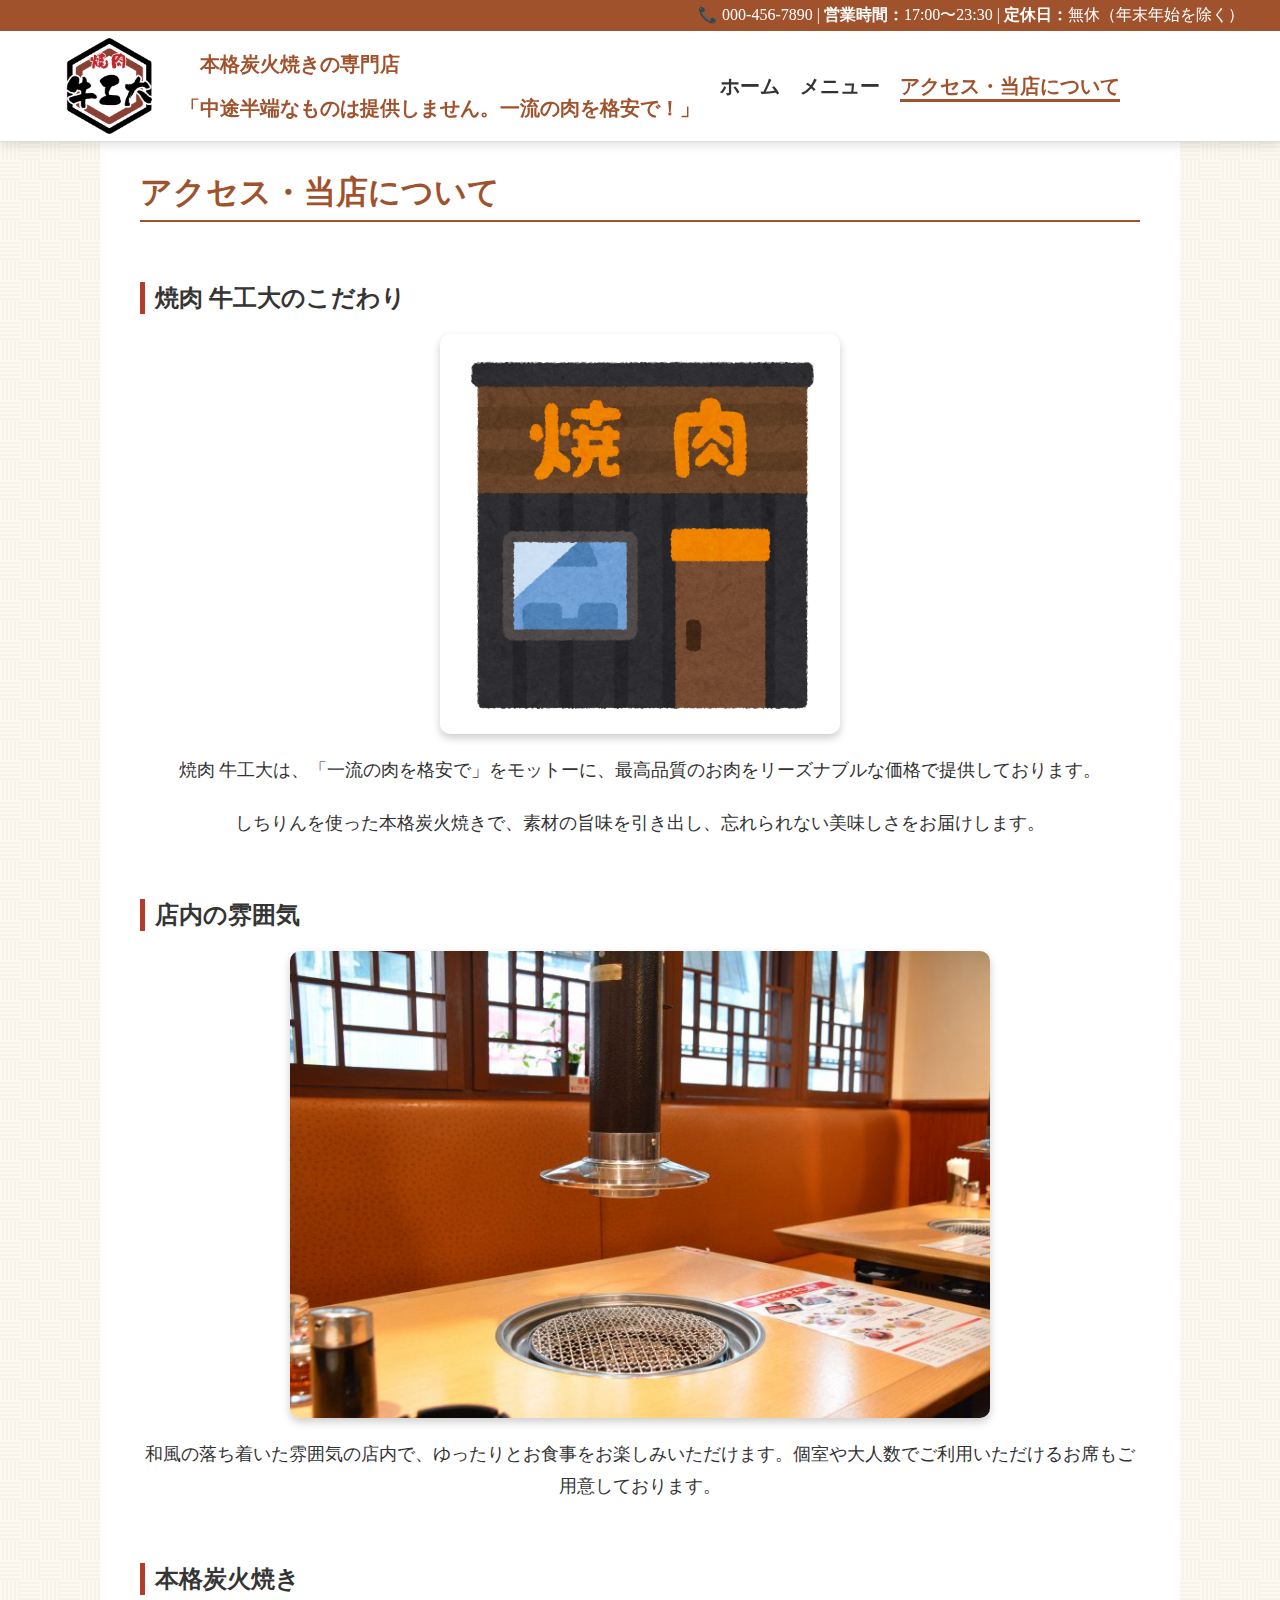
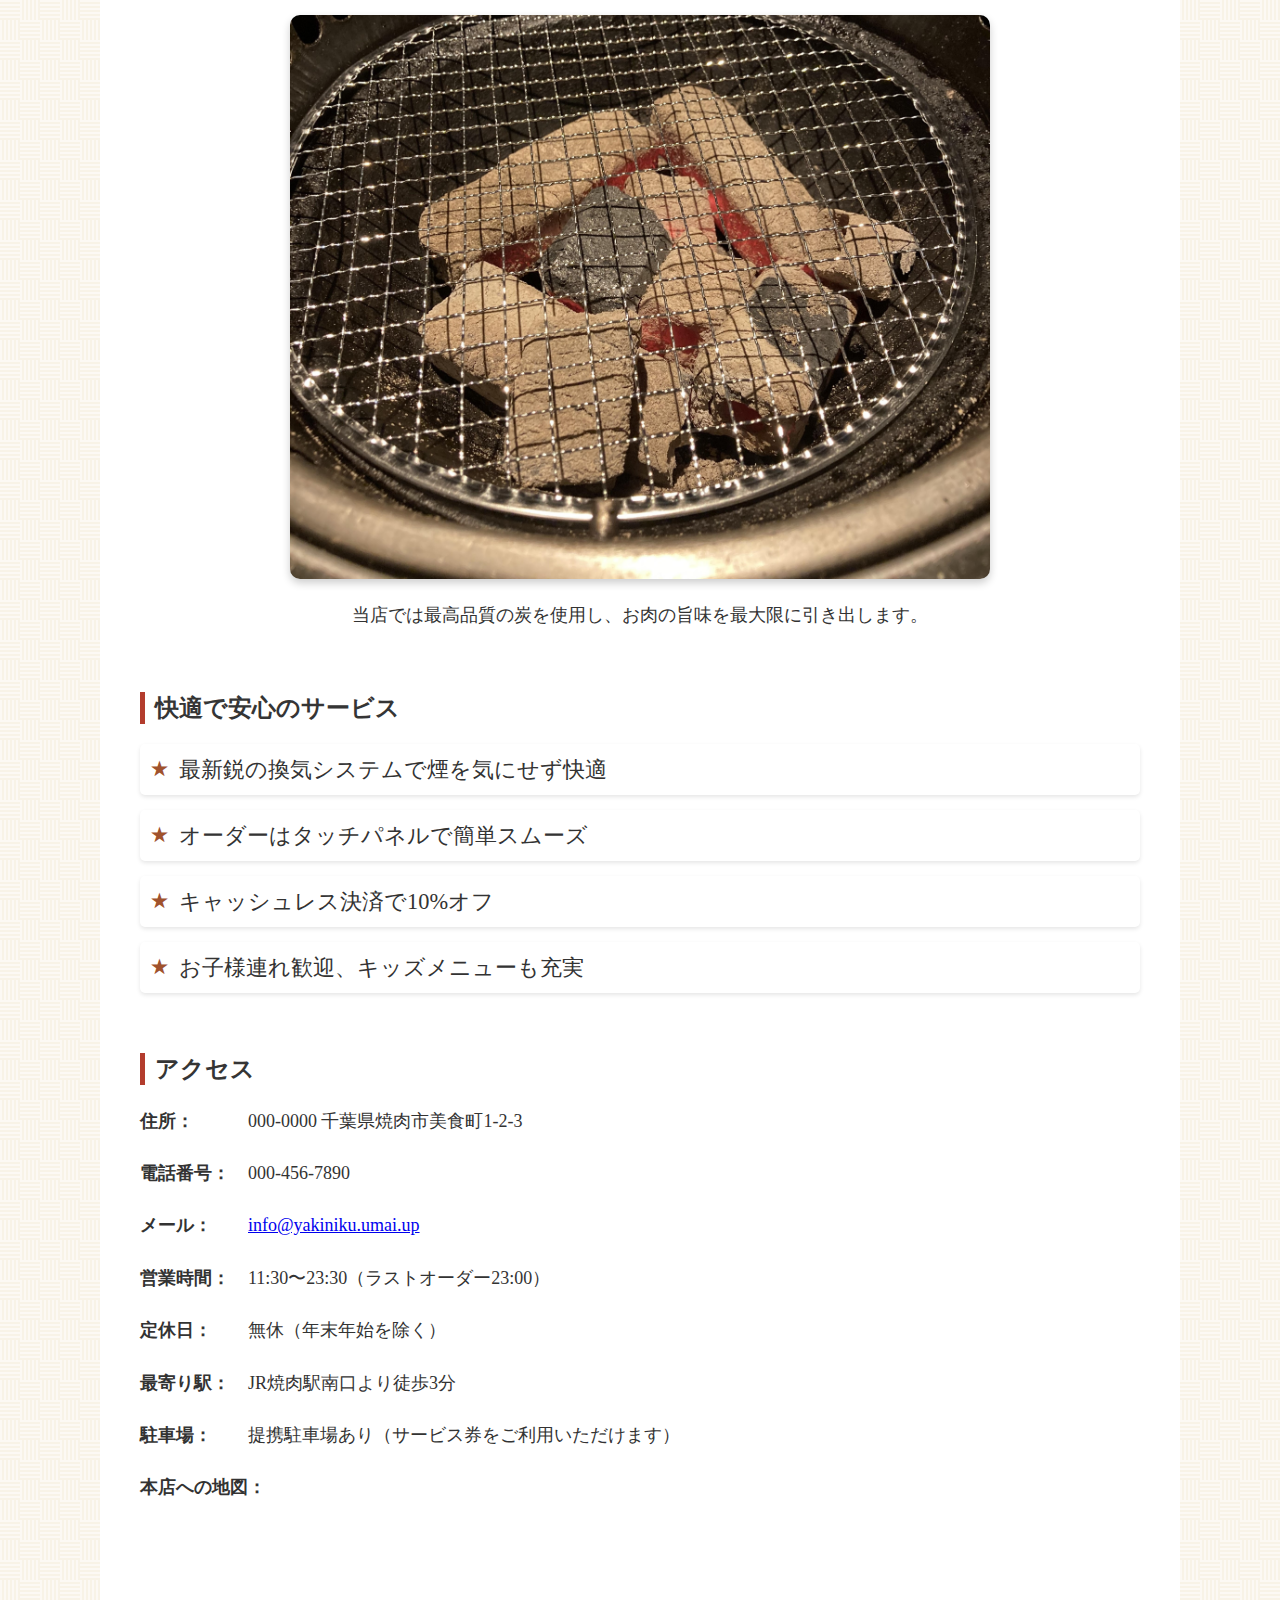
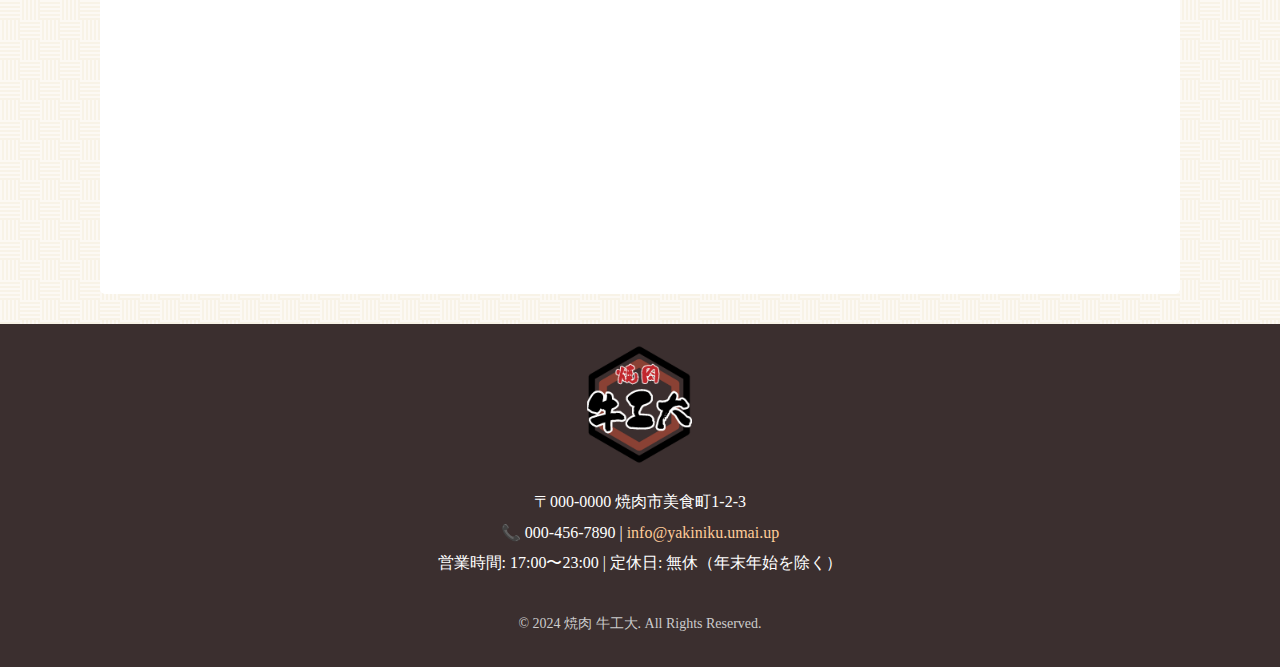
==== commit c69002c7: "課題制作（１）の追加" ====
--- a/midterm_assignment/assignment/contact.html
+++ b/midterm_assignment/assignment/contact.html
@@ -40,7 +40,7 @@
                 <section>
                     <h2>焼肉 牛工大のこだわり</h2>
                     <p>
-                        <img src="sozai/building_food_yakiniku.png" alt="焼肉店のイラスト">
+                        <img src="sozai/building_food_yakiniku.png" alt="焼肉店のイラスト" class="small-image">
                     </p>
                     <p>焼肉 牛工大は、「一流の肉を格安で」をモットーに、最高品質のお肉をリーズナブルな価格で提供しております。</p>
                     <p>しちりんを使った本格炭火焼きで、素材の旨味を引き出し、忘れられない美味しさをお届けします。</p>
@@ -72,7 +72,7 @@
                     </ul>
                 </section>
 
-                <section>
+                <section class="access-section">
                     <h2>アクセス</h2>
                     <p><strong>住所：</strong>　　　000-0000 千葉県焼肉市美食町1-2-3</p>
                     <p><strong>電話番号：</strong>　000-456-7890</p>
--- a/midterm_assignment/assignment/basic.css
+++ b/midterm_assignment/assignment/basic.css
@@ -177,7 +177,7 @@
 /* 動画のスタイル */
 .auto-video {
     width: 100%;
-    max-width: 800px;
+    max-width: 700px;
     height: auto;
     margin: 20px auto;
     display: block;
@@ -230,11 +230,12 @@
     margin: 20px 0;
     color: inherit;
     font-family: inherit;
+    text-align: center;
 }
 
 main p img {
     width: 100%;
-    max-width: 800px;
+    max-width: 700px;
     height: auto;
     margin: 20px auto;
     display: block;
@@ -257,6 +258,7 @@
     background-color: #ffffff;
     border-radius: 5px;
     box-shadow: 0 2px 4px rgba(0, 0, 0, 0.1);
+    font-size: 1.4rem;
 }
 
 main li::before {
@@ -289,3 +291,12 @@
     text-decoration: none;
     /* ホバー時も下線を削除しない */
 }
+
+.access-section p {
+    text-align: left;
+}
+
+.small-image {
+    width: 400px;
+    height: auto;
+}
